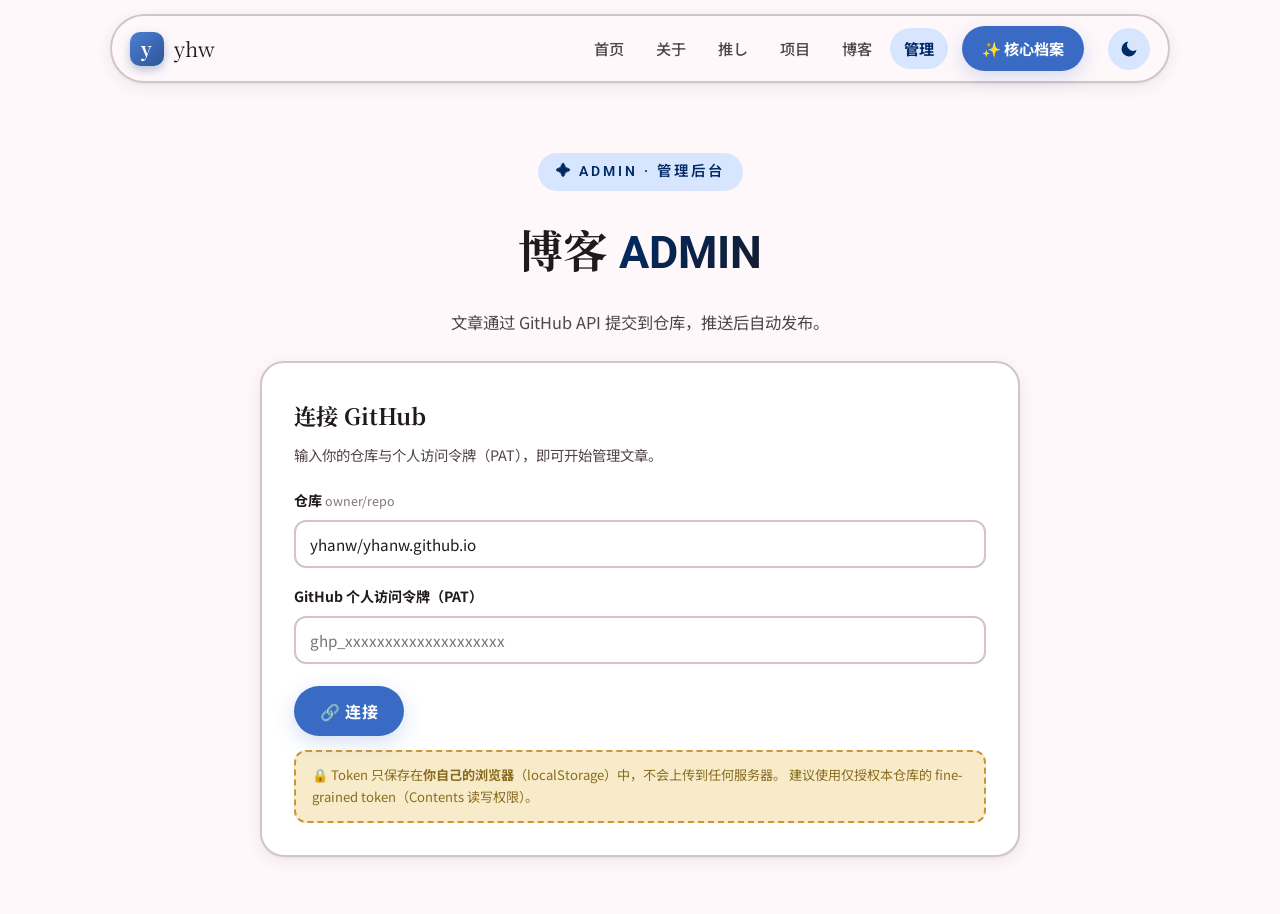
==== admin/index.html @ 65e2e08b "feat: 404 页、阅读时间+目录、RSS、此刻状态卡、运行天数、giscus 评论区、主题色" ====
<!DOCTYPE html>
<html lang="zh-CN">
<head>
  <meta charset="UTF-8">
  <meta name="viewport" content="width=device-width, initial-scale=1.0">
  <title>管理后台 · yhw</title>
  <meta name="robots" content="noindex, nofollow">
  <link rel="icon" href="data:image/svg+xml,%3Csvg xmlns='http://www.w3.org/2000/svg' viewBox='0 0 64 64'%3E%3Crect width='64' height='64' rx='16' fill='%233A6BC4'/%3E%3Ctext x='32' y='45' font-size='38' font-weight='700' text-anchor='middle' fill='%23fff' font-family='Georgia,serif'%3Ey%3C/text%3E%3C/svg%3E">
  <link rel="preconnect" href="https://fonts.googleapis.com">
  <link rel="preconnect" href="https://fonts.gstatic.com" crossorigin>
  <link href="https://fonts.googleapis.com/css2?family=Noto+Sans+SC:wght@400;500;700&family=Noto+Serif+SC:wght@600;700;900&family=Roboto:wght@400;500;700&display=swap" rel="stylesheet">
  <script>try{var t=localStorage.getItem('theme');if(!t)t=matchMedia('(prefers-color-scheme: dark)').matches?'dark':'light';if(t==='dark')document.documentElement.classList.add('dark');}catch(e){}</script>
  <meta name="theme-color" content="#FFF8FA">
  <link rel="stylesheet" href="../css/style.css">
</head>
<body>
  <a class="skip-link" href="#main">跳到主要内容</a>

  <!-- ============ 导航 ============ -->
  <header class="nav">
    <div class="nav-inner">
      <a class="nav-brand" href="../index.html#home" aria-label="返回 yhw 首页">
        <span class="brand-mark" aria-hidden="true">y</span>
        <span>yhw</span>
      </a>
      <nav class="nav-links" aria-label="主导航">
        <a href="../index.html#home">首页</a>
        <a href="../index.html#about">关于</a>
        <a href="../index.html#oshi">推し</a>
        <a href="../index.html#projects">项目</a>
        <a href="../blog/index.html">博客</a>
        <a class="is-active" href="index.html">管理</a>
        <a class="nav-cta" href="../aboutme/Core/CoreData.html">✨ 核心档案</a>
      </nav>
      <button class="theme-toggle" id="theme-toggle" aria-label="切换明暗模式" title="切换明暗模式">
        <svg class="icon-moon" viewBox="0 0 24 24" fill="currentColor" aria-hidden="true"><path d="M21 12.8A9 9 0 1 1 11.2 3a7 7 0 0 0 9.8 9.8z"/></svg>
        <svg class="icon-sun" viewBox="0 0 24 24" fill="currentColor" aria-hidden="true"><circle cx="12" cy="12" r="4.2"/><path d="M12 2v2.2M12 19.8V22M4.9 4.9l1.6 1.6M17.5 17.5l1.6 1.6M2 12h2.2M19.8 12H22M4.9 19.1l1.6-1.6M17.5 6.5l1.6-1.6"/></svg>
      </button>
      <button class="nav-burger" aria-label="打开菜单" aria-expanded="false">
        <span></span><span></span><span></span>
      </button>
    </div>
  </header>

  <main id="main">
    <div class="container">
      <div class="page-hero" style="padding-bottom:24px">
        <span class="eyebrow">✦ Admin · 管理后台</span>
        <h1 class="page-title" style="font-size:clamp(2rem,5vw,2.8rem)">博客 <span class="grad font-latin">ADMIN</span></h1>
        <p class="page-sub">文章通过 GitHub API 提交到仓库，推送后自动发布。</p>
      </div>

      <div class="admin-wrap">
        <!-- ============ 登录 ============ -->
        <section class="admin-card" id="view-login">
          <h2>连接 GitHub</h2>
          <p class="sub">输入你的仓库与个人访问令牌（PAT），即可开始管理文章。</p>
          <div class="admin-error" id="login-error"></div>
          <div class="field">
            <label for="f-repo">仓库 <span class="hint">owner/repo</span></label>
            <input class="input" id="f-repo" placeholder="yhanw/yhanw.github.io" autocomplete="off">
          </div>
          <div class="field">
            <label for="f-token">GitHub 个人访问令牌（PAT）</label>
            <input class="input" id="f-token" type="password" placeholder="ghp_xxxxxxxxxxxxxxxxxxxx" autocomplete="off">
          </div>
          <div class="admin-actions">
            <button class="btn btn-primary" id="btn-connect">🔗 连接</button>
          </div>
          <div class="token-note">
            🔒 Token 只保存在<strong>你自己的浏览器</strong>（localStorage）中，不会上传到任何服务器。
            建议使用仅授权本仓库的 fine-grained token（Contents 读写权限）。
          </div>
        </section>

        <!-- ============ 文章列表 ============ -->
        <section class="admin-card" id="view-main" style="display:none">
          <div style="display:flex;justify-content:space-between;align-items:center;flex-wrap:wrap;gap:10px">
            <div>
              <h2>文章管理</h2>
              <p class="sub" id="repo-label" style="margin-bottom:0"></p>
            </div>
            <div class="admin-actions" style="margin-top:0">
              <button class="btn btn-primary" id="btn-new">✍️ 写新文章</button>
              <button class="btn btn-ghost" id="btn-logout">退出</button>
            </div>
          </div>
          <div class="admin-error" id="main-error"></div>
          <div class="admin-list" id="post-list">
            <div class="admin-loading">加载中…</div>
          </div>
        </section>

        <!-- ============ 编辑器 ============ -->
        <section class="admin-card" id="view-editor" style="display:none">
          <h2 id="editor-title">写新文章</h2>
          <p class="sub">正文支持 Markdown：标题、列表、引用、代码块、链接、图片等。</p>
          <div class="admin-error" id="edit-error"></div>
          <input type="hidden" id="f-orig-id">

          <div class="field-row">
            <div class="field">
              <label for="f-id">文章 ID（slug）<span class="hint">小写字母/数字/连字符</span></label>
              <input class="input" id="f-id" placeholder="my-first-post" autocomplete="off">
            </div>
            <div class="field">
              <label for="f-category">分类</label>
              <input class="input" id="f-category" placeholder="随笔 / 折腾 / 音游" autocomplete="off">
            </div>
          </div>

          <div class="field">
            <label for="f-title">标题</label>
            <input class="input" id="f-title" placeholder="文章的标题" autocomplete="off">
          </div>

          <div class="field-row">
            <div class="field">
              <label for="f-date">日期</label>
              <input class="input" id="f-date" type="date">
            </div>
            <div class="field">
              <label for="f-tags">标签 <span class="hint">用逗号分隔</span></label>
              <input class="input" id="f-tags" placeholder="博客, 日常" autocomplete="off">
            </div>
          </div>

          <div class="field">
            <label for="f-summary">摘要</label>
            <textarea class="textarea" id="f-summary" placeholder="列表页展示的一句话简介"></textarea>
          </div>

          <div class="field">
            <label for="f-body">正文（Markdown）</label>
            <textarea class="textarea textarea-lg" id="f-body" placeholder="# 标题&#10;&#10;正文内容…"></textarea>
          </div>

          <label class="check-row" style="margin-bottom:6px">
            <input type="checkbox" id="f-draft">
            存为草稿（不在博客页面展示）
          </label>

          <div class="editor-preview" id="preview"></div>

          <div class="admin-actions">
            <button class="btn btn-primary" id="btn-save">💾 保存并发布</button>
            <button class="btn btn-ghost" id="btn-preview">👁️ 预览</button>
            <button class="btn btn-ghost" id="btn-back">← 返回列表</button>
          </div>
        </section>
      </div>
    </div>
  </main>

  <div class="toast" id="toast" role="status"></div>

  <script src="../js/main.js"></script>
  <script src="../blog/blog.js"></script>
  <script src="admin.js"></script>
</body>
</html>
---- css/style.css ----
/* ============================================================
   yhanw · 个人主页 — 样式
   ============================================================ */

/* ---------- 设计 token（Material Design 3 · Mizuki 粉紫风） ---------- */
:root {
  color-scheme: light;

  /* M3 色板（亮色） */
  --cream: #FFF8FA;          /* surface */
  --card: #FFFFFF;           /* surface-container-lowest（卡片） */
  --card-2: #F7EDF2;         /* surface-container（面板衬底） */
  --pink: #3A6BC4;           /* primary（蓝） */
  --on-primary: #FFFFFF;
  --pink-deep: #002B66;      /* on-primary-container */
  --pink-soft: #D8E5FF;      /* primary-container */
  --lilac: #5A6072;          /* secondary */
  --lilac-deep: #141C2C;     /* on-secondary-container */
  --lilac-soft: #DFE4F9;     /* secondary-container */
  --mint: #4C9A83;
  --mint-deep: #2E6B59;
  --mint-soft: #D5F0E6;
  --lemon: #C9973A;
  --lemon-deep: #8A641C;
  --lemon-soft: #F7EBC9;
  --sky: #5F8FC9;
  --sky-deep: #3A6294;
  --sky-soft: #DCECFB;
  --ink: #201A1E;            /* on-surface */
  --ink-soft: #51444D;       /* on-surface-variant */
  --ink-faint: #83747D;      /* outline */
  --line: #D5C3CC;           /* outline-variant */

  /* 表面辅助 */
  --nav-bg: rgba(255, 248, 250, 0.85);
  --card-shine: rgba(255, 255, 255, 0.9);
  --bar-bg: #F1E4EC;
  --dots: rgba(58, 107, 196, 0.08);
  --stage-shadow: var(--stage-shadow);

  /* 字体（Mizuki：思源宋体标题 + 思源黑体正文） */
  --font-display: 'Noto Serif SC', 'Source Han Serif SC', 'Songti SC', serif;
  --font-body: 'Noto Sans SC', 'PingFang SC', 'Microsoft YaHei', sans-serif;
  --font-latin: 'Roboto', 'Noto Sans SC', sans-serif;

  /* M3 形状与阴影 */
  --r-lg: 24px;
  --r-md: 16px;
  --r-sm: 12px;
  --shadow-soft: 0 1px 2px rgba(32, 26, 30, 0.05), 0 4px 16px rgba(32, 26, 30, 0.08);
  --shadow-pink: 0 6px 20px rgba(58, 107, 196, 0.22);
  --shadow-mint: 0 6px 20px rgba(76, 154, 131, 0.20);
  --shadow-lilac: 0 6px 20px rgba(90, 96, 114, 0.20);

  --nav-h: 68px;
  --container: 1100px;
}

/* 深色模式（Material You 夜间色板） */
html.dark {
  color-scheme: dark;

  --cream: #171216;
  --card: #221C20;
  --card-2: #2A2226;
  --pink: #A9C7FF;
  --on-primary: #002E66;
  --pink-deep: #D8E5FF;
  --pink-soft: #2E4F92;
  --lilac: #C1C8DE;
  --lilac-deep: #DFE4F9;
  --lilac-soft: #3A4256;
  --mint: #8FD3BC;
  --mint-deep: #D5F0E6;
  --mint-soft: #2F5245;
  --lemon: #E3C26B;
  --lemon-deep: #F7EBC9;
  --lemon-soft: #4A3F1E;
  --sky: #9CC7F0;
  --sky-deep: #DCECFB;
  --sky-soft: #33465E;
  --ink: #F0E1E6;
  --ink-soft: #D4C1C9;
  --ink-faint: #9E8C95;
  --line: #51434B;

  --nav-bg: rgba(34, 28, 32, 0.85);
  --card-shine: rgba(255, 255, 255, 0.04);
  --bar-bg: #3A3138;
  --dots: rgba(169, 199, 255, 0.07);
  --stage-shadow: rgba(0, 0, 0, 0.5);

  --shadow-soft: 0 1px 2px rgba(0, 0, 0, 0.35), 0 6px 20px rgba(0, 0, 0, 0.4);
  --shadow-pink: 0 6px 20px rgba(0, 0, 0, 0.45);
  --shadow-mint: 0 6px 20px rgba(0, 0, 0, 0.45);
  --shadow-lilac: 0 6px 20px rgba(0, 0, 0, 0.45);
}

/* ---------- 基础 ---------- */
* { margin: 0; padding: 0; box-sizing: border-box; }

html { scroll-behavior: smooth; scroll-padding-top: calc(var(--nav-h) + 16px); }

body {
  font-family: var(--font-body);
  color: var(--ink);
  background: var(--cream);
  min-height: 100vh;
  overflow-x: hidden;
  line-height: 1.8;
  transition: color .3s ease;
}

img, svg { display: block; max-width: 100%; }
a { color: inherit; text-decoration: none; }
ul { list-style: none; }

::selection { background: var(--pink); color: var(--on-primary); }

:focus-visible {
  outline: 3px dashed var(--pink-deep);
  outline-offset: 3px;
  border-radius: 6px;
}

.skip-link {
  position: absolute;
  left: -999px;
  top: 8px;
  background: var(--ink);
  color: var(--cream);
  padding: 8px 16px;
  border-radius: 999px;
  z-index: 999;
}
.skip-link:focus { left: 8px; }

.container {
  width: min(var(--container), 92vw);
  margin-inline: auto;
  position: relative;
  z-index: 1;
}

/* ---------- 字体类 ---------- */
.font-display { font-family: var(--font-display); }
.font-latin { font-family: var(--font-latin); }

/* ---------- 导航 ---------- */
.nav {
  position: sticky;
  top: 14px;
  z-index: 100;
  margin-top: 14px;
}
.nav-inner {
  width: min(1060px, 94vw);
  margin-inline: auto;
  display: flex;
  align-items: center;
  gap: 18px;
  padding: 10px 18px;
  background: var(--nav-bg);
  backdrop-filter: blur(14px);
  -webkit-backdrop-filter: blur(14px);
  border: 2px solid var(--line);
  border-radius: 999px;
  box-shadow: var(--shadow-soft);
  transition: box-shadow .3s ease;
}
.nav.is-scrolled .nav-inner { box-shadow: 0 14px 34px var(--stage-shadow); }

.nav-brand {
  display: flex;
  align-items: center;
  gap: 10px;
  font-family: var(--font-display);
  font-size: 1.25rem;
  color: var(--ink);
  letter-spacing: 0.5px;
}
.nav-brand .mascot { width: 34px; height: 34px; }

/* 品牌 y 字标 */
.brand-mark {
  width: 34px;
  height: 34px;
  border-radius: 10px;
  background: linear-gradient(135deg, #4C7FD4, #2E5596);
  color: #fff;
  font-family: var(--font-display);
  font-size: 1.15rem;
  font-weight: 700;
  display: flex;
  align-items: center;
  justify-content: center;
  flex-shrink: 0;
  box-shadow: 0 4px 10px rgba(46, 85, 150, 0.35);
}

.nav-links {
  display: flex;
  align-items: center;
  gap: 4px;
  margin-left: auto;
}
.nav-links a {
  padding: 7px 14px;
  border-radius: 999px;
  font-size: 0.95rem;
  font-weight: 500;
  color: var(--ink-soft);
  transition: all .25s ease;
}
.nav-links a:hover { color: var(--pink-deep); background: var(--pink-soft); transform: translateY(-1px); }
.nav-links a.is-active { color: var(--pink-deep); background: var(--pink-soft); font-weight: 700; }

.nav-cta {
  margin-left: 10px;
  padding: 9px 20px !important;
  background: var(--pink) !important;
  color: var(--on-primary) !important;
  font-weight: 700 !important;
  box-shadow: var(--shadow-pink);
}
.nav-cta:hover { transform: translateY(-2px) scale(1.03) !important; color: var(--on-primary) !important; }

.nav-burger {
  display: none;
  margin-left: auto;
  width: 42px;
  height: 42px;
  border: none;
  border-radius: 50%;
  background: var(--pink-soft);
  cursor: pointer;
  position: relative;
}
.nav-burger span {
  position: absolute;
  left: 11px;
  right: 11px;
  height: 3px;
  border-radius: 3px;
  background: var(--pink-deep);
  transition: all .3s ease;
}
.nav-burger span:nth-child(1) { top: 13px; }
.nav-burger span:nth-child(2) { top: 20px; }
.nav-burger span:nth-child(3) { top: 27px; }
.nav-burger.is-open span:nth-child(1) { top: 20px; transform: rotate(45deg); }
.nav-burger.is-open span:nth-child(2) { opacity: 0; }
.nav-burger.is-open span:nth-child(3) { top: 20px; transform: rotate(-45deg); }

/* 明暗主题切换（M3 图标按钮） */
.theme-toggle {
  margin-left: 6px;
  width: 42px;
  height: 42px;
  border: none;
  border-radius: 50%;
  background: var(--pink-soft);
  color: var(--pink-deep);
  cursor: pointer;
  display: flex;
  align-items: center;
  justify-content: center;
  flex-shrink: 0;
  transition: transform .25s ease, background .25s ease;
}
.theme-toggle:hover { transform: rotate(20deg) scale(1.06); }
.theme-toggle svg { width: 20px; height: 20px; }
.theme-toggle .icon-sun { display: none; }
html.dark .theme-toggle .icon-moon { display: none; }
html.dark .theme-toggle .icon-sun { display: block; }

@media (max-width: 860px) {
  .nav-links {
    position: fixed;
    inset: 90px 4vw auto 4vw;
    flex-direction: column;
    align-items: stretch;
    gap: 8px;
    background: var(--nav-bg);
    border: 2px solid var(--line);
    border-radius: var(--r-lg);
    padding: 16px;
    box-shadow: var(--shadow-soft);
    transform: translateY(-16px) scale(0.98);
    opacity: 0;
    pointer-events: none;
    transition: all .3s ease;
  }
  .nav-links.is-open {
    transform: none;
    opacity: 1;
    pointer-events: auto;
  }
  .nav-links a { padding: 12px 16px; text-align: center; }
  .nav-cta { margin-left: 0; }
  .nav-burger { display: block; }
}

/* ---------- 通用按钮 ---------- */
.btn {
  display: inline-flex;
  align-items: center;
  gap: 8px;
  padding: 13px 26px;
  border-radius: 999px;
  border: none;
  cursor: pointer;
  font-family: var(--font-body);
  font-size: 1rem;
  font-weight: 700;
  letter-spacing: 0.5px;
  transition: transform .25s ease, box-shadow .25s ease;
}
.btn:active { transform: scale(0.96); }
.btn-primary {
  background: var(--pink);
  color: var(--on-primary);
  box-shadow: var(--shadow-pink);
}
.btn-primary:hover { transform: translateY(-3px) scale(1.02); box-shadow: 0 18px 40px rgba(255, 123, 169, 0.4); }
.btn-ghost {
  background: var(--card);
  color: var(--ink);
  border: 2px solid var(--line);
  box-shadow: var(--shadow-soft);
}
.btn-ghost:hover { transform: translateY(-3px); border-color: var(--pink); color: var(--pink-deep); }

/* ---------- 区块标题 ---------- */
.section-head { text-align: center; margin-bottom: 52px; }
.eyebrow {
  display: inline-flex;
  align-items: center;
  gap: 8px;
  font-family: var(--font-latin);
  font-size: 0.9rem;
  font-weight: 600;
  letter-spacing: 3px;
  color: var(--pink-deep);
  background: var(--pink-soft);
  padding: 6px 18px;
  border-radius: 999px;
  text-transform: uppercase;
}
.section-title {
  font-family: var(--font-display);
  font-size: clamp(1.9rem, 4vw, 2.6rem);
  color: var(--ink);
  margin-top: 16px;
  position: relative;
  display: inline-block;
}
/* 手绘波浪下划线 */
.section-title svg {
  position: absolute;
  left: 0;
  right: 0;
  bottom: -10px;
  width: 100%;
  height: 12px;
}
.section-sub { color: var(--ink-soft); margin-top: 22px; font-size: 1rem; }

/* ---------- Hero ---------- */
.hero {
  min-height: calc(100vh - var(--nav-h) - 60px);
  display: flex;
  align-items: center;
  padding: 70px 0 40px;
  position: relative;
}
.hero-grid { text-align: center; }
.hero-eyebrow {
  display: inline-flex;
  align-items: center;
  gap: 10px;
  font-family: var(--font-latin);
  color: var(--lilac-deep);
  background: var(--lilac-soft);
  border-radius: 999px;
  padding: 7px 18px;
  font-size: 0.95rem;
  font-weight: 600;
  letter-spacing: 2px;
  animation: pop-in .7s cubic-bezier(.2, 1.4, .4, 1) both;
}
.hero-title {
  font-family: var(--font-display);
  font-size: clamp(2.6rem, 6vw, 4.2rem);
  line-height: 1.25;
  color: var(--ink);
  margin: 22px 0 6px;
  animation: pop-in .7s .1s cubic-bezier(.2, 1.4, .4, 1) both;
}
.hero-title .grad {
  background: linear-gradient(120deg, var(--pink-deep), var(--lilac-deep));
  -webkit-background-clip: text;
  background-clip: text;
  color: transparent;
  position: relative;
}
.hero-title .grad::after {
  content: "";
  position: absolute;
  left: 2px;
  right: 2px;
  bottom: 4px;
  height: 10px;
  background: url("data:image/svg+xml,%3Csvg xmlns='http://www.w3.org/2000/svg' viewBox='0 0 120 12' preserveAspectRatio='none'%3E%3Cpath d='M3 9 Q 18 2 33 9 T 63 9 T 93 9 T 120 7' fill='none' stroke='%23FFC94D' stroke-width='5' stroke-linecap='round'/%3E%3C/svg%3E") no-repeat center / 100% 100%;
  z-index: -1;
}
.hero-rotate {
  font-family: var(--font-display);
  font-size: clamp(1.15rem, 2.4vw, 1.5rem);
  color: var(--pink-deep);
  min-height: 2.2em;
  margin-top: 8px;
}
.hero-rotate .jp { color: var(--ink-faint); font-size: 0.85em; margin-left: 6px; font-family: var(--font-body); }
.hero-desc { color: var(--ink-soft); margin: 14px auto 30px; max-width: 480px; font-size: 1.02rem; }
.hero-actions { display: flex; flex-wrap: wrap; justify-content: center; gap: 14px; animation: pop-in .7s .25s cubic-bezier(.2, 1.4, .4, 1) both; }
.hero-chips { display: flex; flex-wrap: wrap; justify-content: center; gap: 10px; margin-top: 28px; animation: pop-in .7s .35s cubic-bezier(.2, 1.4, .4, 1) both; }

.chip {
  display: inline-flex;
  align-items: center;
  gap: 6px;
  padding: 7px 16px;
  border-radius: 999px;
  font-size: 0.9rem;
  font-weight: 600;
  background: var(--card);
  border: 2px solid var(--line);
  box-shadow: var(--shadow-soft);
}
.chip-pink { background: var(--pink-soft); border-color: var(--pink); }
.chip-mint { background: var(--mint-soft); border-color: var(--mint); }
.chip-lilac { background: var(--lilac-soft); border-color: var(--lilac); }
.chip-lemon { background: var(--lemon-soft); border-color: var(--lemon); }
.chip-sky { background: var(--sky-soft); border-color: var(--sky); }

/* Hero 右侧：吉祥物舞台 */
.hero-stage { position: relative; display: flex; justify-content: center; animation: pop-in .8s .2s cubic-bezier(.2, 1.4, .4, 1) both; }
.hero-stage::before {
  content: "";
  position: absolute;
  bottom: 6%;
  left: 50%;
  transform: translateX(-50%);
  width: 68%;
  height: 26px;
  background: radial-gradient(ellipse at center, var(--stage-shadow), transparent 70%);
  border-radius: 50%;
  animation: shadow-pulse 3.2s ease-in-out infinite;
}
.mascot-hero { width: clamp(210px, 24vw, 300px); height: auto; animation: float 4.5s ease-in-out infinite; }
.mascot-hero .m-face, .mascot .m-eyes { transform-box: fill-box; transform-origin: center; }
.mascot.is-blinking .m-eyes { animation: blink .16s linear 1; }

.stage-spark { position: absolute; width: 26px; height: 26px; color: var(--pink); animation: twinkle 2.6s ease-in-out infinite; }
.stage-spark.s1 { top: 6%; left: 6%; color: var(--lemon); }
.stage-spark.s2 { top: 16%; right: 4%; color: var(--mint); animation-delay: .5s; }
.stage-spark.s3 { bottom: 18%; left: 0; color: var(--lilac); animation-delay: 1s; }
.stage-spark.s4 { bottom: 4%; right: 14%; color: var(--sky); animation-delay: 1.5s; }

.stage-badge {
  position: absolute;
  top: 4%;
  right: -2%;
  background: var(--card);
  border: 2px dashed var(--pink);
  color: var(--pink-deep);
  font-family: var(--font-display);
  font-size: 1.05rem;
  padding: 10px 18px;
  border-radius: 20px;
  transform: rotate(8deg);
  box-shadow: var(--shadow-pink);
  animation: pop-in .7s .6s cubic-bezier(.2, 1.4, .4, 1) both;
}
.stage-badge small { display: block; font-family: var(--font-latin); font-size: 0.62rem; letter-spacing: 2px; color: var(--ink-faint); text-align: center; }

.hero-scroll {
  position: absolute;
  bottom: 18px;
  left: 50%;
  transform: translateX(-50%);
  display: flex;
  flex-direction: column;
  align-items: center;
  gap: 6px;
  color: var(--ink-faint);
  font-family: var(--font-latin);
  font-size: 0.75rem;
  letter-spacing: 3px;
}
.hero-scroll .mouse {
  width: 24px;
  height: 38px;
  border: 2px solid var(--ink-faint);
  border-radius: 14px;
  position: relative;
}
.hero-scroll .mouse::after {
  content: "";
  position: absolute;
  top: 7px;
  left: 50%;
  transform: translateX(-50%);
  width: 4px;
  height: 8px;
  border-radius: 4px;
  background: var(--pink);
  animation: scroll-dot 1.8s ease-in-out infinite;
}

/* ---------- 跑马灯 ---------- */
.marquee {
  padding: 18px 0;
  border-top: 2px dashed var(--line);
  border-bottom: 2px dashed var(--line);
  background: rgba(255, 255, 255, 0.55);
  overflow: hidden;
  position: relative;
  z-index: 1;
}
.marquee-track {
  display: flex;
  gap: 0;
  width: max-content;
  animation: marquee 26s linear infinite;
}
.marquee:hover .marquee-track { animation-play-state: paused; }
.marquee-group { display: flex; align-items: center; gap: 14px; padding-right: 14px; }
.marquee-item {
  display: inline-flex;
  align-items: center;
  gap: 8px;
  font-family: var(--font-latin);
  font-weight: 600;
  font-size: 1.02rem;
  color: var(--ink-soft);
  padding: 8px 20px;
  border-radius: 999px;
  background: var(--card);
  border: 2px solid var(--line);
  white-space: nowrap;
}
.marquee-item .dot { display: inline-block; width: 8px; height: 8px; border-radius: 50%; }

/* ---------- 面板区块 ---------- */
.panel {
  background: var(--card);
  border: 2px solid var(--line);
  border-radius: var(--r-lg);
  box-shadow: var(--shadow-soft);
  padding: clamp(28px, 4.5vw, 56px);
  position: relative;
}
.panel::before {
  content: "";
  position: absolute;
  inset: 0;
  border-radius: var(--r-lg);
  pointer-events: none;
  background: linear-gradient(140deg, var(--card-shine), transparent);
}
.panel-pink { background: linear-gradient(150deg, var(--card), var(--pink-soft)); border-color: var(--pink-soft); }
.panel-lilac { background: linear-gradient(150deg, var(--card), var(--lilac-soft)); border-color: var(--lilac-soft); }
.panel-mint { background: linear-gradient(150deg, var(--card), var(--mint-soft)); border-color: var(--mint-soft); }
.panel-lemon { background: linear-gradient(150deg, var(--card), var(--lemon-soft)); border-color: var(--lemon-soft); }

.section-block { padding: 90px 0; position: relative; z-index: 1; }

/* 装饰小星星（区块角落） */
.corner-star { position: absolute; color: var(--pink); opacity: .55; animation: twinkle 3s ease-in-out infinite; }

/* ---------- 关于我 ---------- */
.about-grid { display: grid; grid-template-columns: 300px 1fr; gap: 40px; align-items: start; position: relative; z-index: 1; }
.about-avatar { text-align: center; }
.avatar-y {
  width: 120px;
  height: 120px;
  margin: 0 auto 14px;
  border-radius: 50%;
  background: linear-gradient(135deg, #4C7FD4, #2E5596);
  color: #fff;
  font-family: var(--font-display);
  font-size: 4rem;
  font-weight: 700;
  display: flex;
  align-items: center;
  justify-content: center;
  box-shadow: 0 10px 26px rgba(46, 85, 150, 0.35);
}
.about-name { font-family: var(--font-display); font-size: 1.6rem; margin-top: 14px; }
.about-tagline { color: var(--ink-soft); font-size: 0.95rem; margin-top: 4px; }
.about-social { display: flex; justify-content: center; gap: 10px; margin-top: 16px; }
.social-btn {
  width: 44px;
  height: 44px;
  border-radius: 50%;
  display: inline-flex;
  align-items: center;
  justify-content: center;
  background: var(--card);
  border: 2px solid var(--line);
  color: var(--ink-soft);
  transition: all .25s ease;
}
.social-btn:hover { transform: translateY(-4px) rotate(-6deg); color: var(--on-primary); }
.social-btn.gh { background: linear-gradient(135deg, var(--ink), #6d5b8a); border-color: transparent; color: var(--on-primary); }
.social-btn.mail { background: linear-gradient(135deg, var(--pink), var(--lilac)); border-color: transparent; color: var(--on-primary); }
.social-btn.bl { background: linear-gradient(135deg, var(--sky), var(--mint)); border-color: transparent; color: var(--on-primary); }
.social-btn.st { background: linear-gradient(135deg, #2A475E, #171A21); border-color: transparent; color: #fff; }

.about-body h3 {
  font-family: var(--font-display);
  font-size: 1.35rem;
  margin-bottom: 14px;
}
.about-body p { color: var(--ink-soft); margin-bottom: 14px; font-size: 1rem; }
.about-label { font-size: 0.82rem; font-weight: 700; color: var(--ink-faint); margin: 18px 0 10px; letter-spacing: 1px; }
.about-facts a.chip { transition: transform .2s ease, box-shadow .2s ease; }
.about-facts a.chip:hover { transform: translateY(-2px); box-shadow: var(--shadow-soft); }

/* GitHub 贡献图 */
.gh-chart { margin-top: 28px; position: relative; z-index: 1; }
.gh-chart img {
  width: 100%;
  border-radius: var(--r-md);
  border: 2px solid var(--line);
  background: #fff;
  padding: 10px;
  box-shadow: var(--shadow-soft);
}
.gh-chart .about-label { margin-top: 0; }

/* 博客搜索框 */
.blog-search { max-width: 420px; margin: 0 auto 20px; position: relative; z-index: 1; }
.blog-search .input { border-radius: 999px; padding: 12px 22px; }
.about-body .hl { color: var(--pink-deep); font-weight: 700; }
.about-facts { display: flex; flex-wrap: wrap; gap: 10px; margin-top: 22px; }
.about-stats {
  display: grid;
  grid-template-columns: repeat(3, 1fr);
  gap: 14px;
  margin-top: 30px;
  position: relative;
  z-index: 1;
}
.stat-card {
  background: var(--card);
  border: 2px solid var(--line);
  border-radius: var(--r-md);
  padding: 18px 10px;
  text-align: center;
  transition: transform .3s ease, box-shadow .3s ease;
}
.stat-card:hover { transform: translateY(-5px) rotate(-1deg); box-shadow: var(--shadow-pink); }
.stat-num {
  font-family: var(--font-latin);
  font-size: 2.1rem;
  font-weight: 700;
  background: linear-gradient(120deg, var(--pink-deep), var(--lilac-deep));
  -webkit-background-clip: text;
  background-clip: text;
  color: transparent;
  line-height: 1.2;
}
.stat-label { font-size: 0.85rem; color: var(--ink-soft); margin-top: 4px; }

/* ---------- 技能 ---------- */
.skills-grid { display: grid; grid-template-columns: repeat(2, 1fr); gap: 22px; position: relative; z-index: 1; }
.skill-card {
  background: var(--card);
  border: 2px solid var(--line);
  border-radius: var(--r-lg);
  padding: 28px 26px;
  transition: transform .3s ease, box-shadow .3s ease;
}
.skill-card:hover { transform: translateY(-6px); box-shadow: var(--shadow-soft); }
.skill-card.ic-pink:hover { box-shadow: var(--shadow-pink); }
.skill-card.ic-lilac:hover { box-shadow: var(--shadow-lilac); }
.skill-card.ic-mint:hover { box-shadow: var(--shadow-mint); }
.skill-card.ic-lemon:hover { box-shadow: 0 14px 34px rgba(255, 201, 77, 0.28); }
.skill-icon {
  width: 54px;
  height: 54px;
  border-radius: 18px;
  display: flex;
  align-items: center;
  justify-content: center;
  font-size: 1.6rem;
  margin-bottom: 16px;
}
.ic-pink .skill-icon { background: var(--pink-soft); }
.ic-lilac .skill-icon { background: var(--lilac-soft); }
.ic-mint .skill-icon { background: var(--mint-soft); }
.ic-lemon .skill-icon { background: var(--lemon-soft); }
.skill-card h3 { font-family: var(--font-display); font-size: 1.2rem; margin-bottom: 4px; }
.skill-card > p { color: var(--ink-soft); font-size: 0.9rem; margin-bottom: 18px; }

.skill-bar-row { margin-top: 14px; }
.skill-bar-top { display: flex; justify-content: space-between; font-size: 0.88rem; font-weight: 700; margin-bottom: 6px; }
.skill-bar-top .pct { font-family: var(--font-latin); color: var(--ink-faint); }
.skill-bar {
  height: 10px;
  border-radius: 999px;
  background: var(--bar-bg);
  overflow: hidden;
}
.skill-bar-fill {
  height: 100%;
  width: 0;
  border-radius: 999px;
  background: linear-gradient(90deg, var(--pink), var(--lilac));
  transition: width 1.1s cubic-bezier(.25, .8, .3, 1) .15s;
}
.skill-card.ic-mint .skill-bar-fill { background: linear-gradient(90deg, var(--mint), var(--sky)); }
.skill-card.ic-lilac .skill-bar-fill { background: linear-gradient(90deg, var(--lilac), var(--pink)); }
.skill-card.ic-lemon .skill-bar-fill { background: linear-gradient(90deg, var(--lemon), var(--pink)); }

/* ---------- 项目 ---------- */
.projects-grid { display: grid; grid-template-columns: repeat(2, 1fr); gap: 24px; position: relative; z-index: 1; }
.project-card {
  background: var(--card);
  border: 2px solid var(--line);
  border-radius: var(--r-lg);
  overflow: hidden;
  display: flex;
  flex-direction: column;
  transition: transform .3s ease, box-shadow .3s ease;
}
.project-card:hover { transform: translateY(-6px) rotate(-0.5deg); box-shadow: var(--shadow-soft); }
.project-cover {
  height: 120px;
  display: flex;
  align-items: center;
  justify-content: center;
  font-size: 2.6rem;
  position: relative;
  overflow: hidden;
}
.project-cover::after {
  content: "";
  position: absolute;
  inset: 0;
  background: radial-gradient(300px 90px at 80% 20%, rgba(255,255,255,.5), transparent 70%);
}
.pc-pink { background: linear-gradient(120deg, #FFD3E3, #FFA9C6); }
.pc-lilac { background: linear-gradient(120deg, #E3DAFF, #BFA9FB); }
.pc-mint { background: linear-gradient(120deg, #CFF7E7, #8FE8C4); }
.pc-lemon { background: linear-gradient(120deg, #FFF0C2, #FFD98A); }
.project-body { padding: 22px 24px 24px; display: flex; flex-direction: column; flex: 1; }
.project-body h3 { font-family: var(--font-display); font-size: 1.2rem; }
.project-body .proj-tag { font-size: 0.8rem; color: var(--lilac-deep); font-weight: 700; margin: 2px 0 8px; }
.project-body p { color: var(--ink-soft); font-size: 0.93rem; flex: 1; }
.project-tags { display: flex; flex-wrap: wrap; gap: 8px; margin: 16px 0 4px; }
.project-tags span {
  font-size: 0.78rem;
  padding: 4px 12px;
  border-radius: 999px;
  background: var(--lilac-soft);
  color: var(--lilac-deep);
  font-weight: 600;
}
.project-links { display: flex; gap: 16px; margin-top: 14px; }
.project-links a { font-size: 0.9rem; font-weight: 700; color: var(--pink-deep); display: inline-flex; align-items: center; gap: 5px; }
.project-links a:hover { text-decoration: underline; text-underline-offset: 4px; }

.projects-more { text-align: center; margin-top: 34px; position: relative; z-index: 1; }
.lang-dot { display: inline-block; width: 10px; height: 10px; border-radius: 50%; margin-right: 6px; vertical-align: 1px; }
.project-body h3 a:hover { color: var(--pink-deep); }

/* ---------- 友链 ---------- */
.friends-grid { display: grid; grid-template-columns: repeat(3, 1fr); gap: 18px; position: relative; z-index: 1; }
.friend-card {
  background: var(--card);
  border: 2px solid var(--line);
  border-radius: var(--r-lg);
  padding: 20px 22px;
  display: flex;
  gap: 14px;
  align-items: center;
  transition: transform .25s ease, border-color .25s ease, box-shadow .25s ease;
}
.friend-card:hover { transform: translateY(-4px); border-color: var(--pink); box-shadow: var(--shadow-pink); }
.friend-avatar {
  width: 52px;
  height: 52px;
  border-radius: 50%;
  background: linear-gradient(135deg, var(--pink-soft), var(--lilac-soft));
  display: flex;
  align-items: center;
  justify-content: center;
  font-size: 1.5rem;
  flex-shrink: 0;
}
.friend-card b { font-size: 1rem; display: block; }
.friend-card p { font-size: 0.82rem; color: var(--ink-soft); margin-top: 2px; }

/* ---------- 推し（列表） ---------- */
.oshi-list {
  display: flex;
  flex-direction: column;
  background: var(--card);
  border: 2px solid var(--line);
  border-radius: var(--r-lg);
  padding: 8px 26px;
  box-shadow: var(--shadow-soft);
  position: relative;
  z-index: 1;
}
.oshi-row {
  display: flex;
  align-items: center;
  gap: 18px;
  padding: 14px 8px;
  border-bottom: 1.5px dashed var(--line);
  position: relative;
  transition: background .25s ease, border-radius .25s ease;
}
.oshi-row:last-child { border-bottom: none; }
.oshi-row:hover { background: linear-gradient(90deg, var(--pink-soft), transparent 70%); border-radius: var(--r-sm); }
.oshi-row .oshi-avatar {
  width: 52px;
  height: 52px;
  margin: 0;
  border-radius: 50%;
  display: flex;
  align-items: center;
  justify-content: center;
  font-size: 1.5rem;
  position: relative;
  flex-shrink: 0;
  box-shadow: 0 6px 16px var(--stage-shadow);
}
.oshi-row .oshi-avatar::after {
  content: "";
  position: absolute;
  inset: -5px;
  border-radius: 50%;
  border: 2px dashed rgba(255, 255, 255, 0.95);
}
.oa-minori { background: linear-gradient(135deg, #FFE3D1, #FFCCAA); border-color: #FFCCAA; }
.oa-shizuku { background: linear-gradient(135deg, #D8F7F0, #99EEDD); border-color: #99EEDD; }
.oa-tae { background: linear-gradient(135deg, #D3E9FF, #2E9BFF); border-color: #2E9BFF; }
.oa-sayo { background: linear-gradient(135deg, #E4D9F9, #8C5BE1); border-color: #8C5BE1; }
.oa-kokoro { background: linear-gradient(135deg, #FFE7CC, #FF8F2C); border-color: #FF8F2C; }
.oa-rokka { background: linear-gradient(135deg, #FFD9D9, #FF5555); border-color: #FF5555; }
.oshi-row .oshi-avatar { border: 3px solid transparent; }
.oshi-row .oshi-avatar img {
  position: absolute;
  inset: 0;
  width: 100%;
  height: 100%;
  border-radius: 50%;
  object-fit: cover;
  z-index: 1;
}
.oshi-info { flex: 1; min-width: 0; display: flex; align-items: center; flex-wrap: wrap; gap: 8px 14px; }
.oshi-name { font-family: var(--font-display); font-size: 1.15rem; }
.oshi-sub { font-family: var(--font-latin); font-size: 0.78rem; color: var(--ink-faint); letter-spacing: 0.5px; }
.oshi-row .oshi-tags { margin-left: auto; justify-content: flex-end; }
.oshi-tags { display: flex; flex-wrap: wrap; gap: 8px; }
.oshi-tags span { font-size: 0.78rem; padding: 4px 12px; border-radius: 999px; background: var(--pink-soft); color: var(--pink-deep); font-weight: 600; }
.oshi-tags span:nth-child(2) { background: var(--lilac-soft); color: var(--lilac-deep); }

/* 悬停萌娘百科气泡 */
.oshi-tip {
  position: absolute;
  left: 50%;
  bottom: calc(100% + 14px);
  transform: translate(-50%, 10px) scale(0.98);
  width: 270px;
  background: var(--card);
  border: 2px solid var(--pink-soft);
  border-radius: var(--r-md);
  box-shadow: var(--shadow-pink);
  padding: 14px 18px 16px;
  text-align: left;
  opacity: 0;
  visibility: hidden;
  transition: opacity .25s ease, transform .25s ease, visibility .25s;
  z-index: 30;
}
.oshi-tip::after {
  content: "";
  position: absolute;
  top: 100%;
  left: 50%;
  transform: translateX(-50%);
  border: 8px solid transparent;
  border-top-color: var(--pink-soft);
}
.oshi-row:hover .oshi-tip,
.oshi-row:focus-within .oshi-tip {
  opacity: 1;
  visibility: visible;
  transform: translate(-50%, 0) scale(1);
}
.tip-head { font-size: 0.78rem; font-weight: 700; color: var(--pink-deep); letter-spacing: 1px; }
.tip-name { font-family: var(--font-display); font-size: 1.05rem; margin: 6px 0 4px; }
.tip-name .font-latin { font-family: var(--font-latin); font-size: 0.75rem; color: var(--ink-faint); font-weight: 500; }
.tip-desc { font-size: 0.82rem; color: var(--ink-soft); line-height: 1.7; }
.tip-link {
  display: inline-flex;
  align-items: center;
  gap: 5px;
  margin-top: 10px;
  font-size: 0.8rem;
  font-weight: 700;
  color: var(--on-primary);
  background: var(--pink);
  padding: 6px 14px;
  border-radius: 999px;
  transition: transform .2s ease;
}
.tip-link:hover { transform: translateY(-2px) scale(1.03); }

/* ---------- 时间线（横向，可换行） ---------- */
.timeline {
  position: relative;
  display: flex;
  flex-wrap: wrap;
  gap: 24px 18px;
  padding: 24px 8px 10px;
  z-index: 1;
}
.tl-item {
  flex: 1 1 230px;
  max-width: 100%;
  display: flex;
  flex-direction: column;
  align-items: center;
  gap: 10px;
  min-width: 0;
  position: relative;
}
.tl-dot {
  width: 22px;
  height: 22px;
  border-radius: 50%;
  background: var(--pink);
  border: 4px solid var(--card);
  box-shadow: 0 0 0 4px var(--pink-soft);
  animation: dot-breathe 2.8s ease-in-out infinite;
  flex-shrink: 0;
  z-index: 2;
}
.tl-item:nth-child(2) .tl-dot { background: var(--lilac); box-shadow: 0 0 0 4px var(--lilac-soft); }
.tl-item:nth-child(3) .tl-dot { background: var(--mint); box-shadow: 0 0 0 4px var(--mint-soft); }
.tl-item:nth-child(4) .tl-dot { background: var(--lemon); box-shadow: 0 0 0 4px var(--lemon-soft); }
.tl-item:nth-child(5) .tl-dot { background: var(--sky); box-shadow: 0 0 0 4px var(--sky-soft); }
.tl-year {
  font-family: var(--font-latin);
  font-weight: 700;
  font-size: 0.95rem;
  color: var(--pink-deep);
  letter-spacing: 1px;
}
.tl-item:nth-child(2) .tl-year { color: var(--lilac-deep); }
.tl-item:nth-child(3) .tl-year { color: var(--mint-deep); }
.tl-item:nth-child(4) .tl-year { color: #d99a1b; }
.tl-item:nth-child(5) .tl-year { color: #2E9BE0; }
.tl-card {
  background: var(--card);
  border: 2px solid var(--line);
  border-radius: var(--r-md);
  padding: 14px 16px;
  width: 100%;
  transition: transform .3s ease, box-shadow .3s ease;
}
.tl-card:hover { transform: translateY(-4px); box-shadow: var(--shadow-soft); }
.tl-card h3 { font-family: var(--font-display); font-size: 0.98rem; margin-bottom: 4px; }
.tl-card p { color: var(--ink-soft); font-size: 0.82rem; line-height: 1.7; }

/* ---------- 联系 ---------- */
.contact-card {
  background: linear-gradient(135deg, var(--pink-deep), var(--lilac-deep));
  border-radius: var(--r-lg);
  padding: clamp(40px, 6vw, 72px);
  text-align: center;
  color: var(--on-primary);
  position: relative;
  overflow: hidden;
  z-index: 1;
}
.contact-card::before, .contact-card::after {
  content: "✦";
  position: absolute;
  font-size: 7rem;
  opacity: .12;
  animation: twinkle 4s ease-in-out infinite;
}
.contact-card::before { top: -30px; left: 4%; transform: rotate(-15deg); }
.contact-card::after { bottom: -40px; right: 5%; transform: rotate(12deg); animation-delay: 1.4s; }
.contact-card h2 { font-family: var(--font-display); font-size: clamp(1.8rem, 4vw, 2.6rem); }
html.dark .contact-card { background: linear-gradient(135deg, #2E4F92, #26334A); }
.contact-card .contact-sub { opacity: .92; margin: 12px auto 32px; max-width: 420px; font-size: 1rem; }
.contact-btns { display: flex; flex-wrap: wrap; justify-content: center; gap: 14px; }
.btn-white {
  background: #fff;
  color: var(--pink-deep);
  box-shadow: 0 14px 30px rgba(0, 0, 0, 0.15);
}
.btn-white:hover { transform: translateY(-3px) scale(1.02); }
.btn-glass {
  background: rgba(255, 255, 255, 0.18);
  color: #fff;
  border: 2px solid rgba(255, 255, 255, 0.5);
  backdrop-filter: blur(6px);
}
.btn-glass:hover { transform: translateY(-3px); background: rgba(255, 255, 255, 0.3); }

/* ---------- 页脚 ---------- */
.footer { padding: 46px 0 40px; text-align: center; position: relative; z-index: 1; }
.footer .mascot { width: 56px; height: 56px; margin: 0 auto 10px; animation: float 5s ease-in-out infinite; }
.footer-brand { font-family: var(--font-display); font-size: 1.2rem; color: var(--ink); }
.footer-links { display: flex; justify-content: center; gap: 20px; margin: 14px 0; flex-wrap: wrap; }
.footer-links a { color: var(--ink-soft); font-size: 0.9rem; font-weight: 600; }
.footer-links a:hover { color: var(--pink-deep); }
.footer-copy { color: var(--ink-faint); font-size: 0.82rem; font-family: var(--font-latin); }
.footer-copy .jp { font-family: var(--font-body); }

/* ---------- 返回顶部 ---------- */
.to-top {
  position: fixed;
  right: 26px;
  bottom: 26px;
  width: 50px;
  height: 50px;
  border-radius: 50%;
  border: none;
  background: var(--pink);
  color: var(--on-primary);
  font-size: 1.3rem;
  cursor: pointer;
  box-shadow: var(--shadow-pink);
  opacity: 0;
  transform: translateY(16px) scale(.8);
  pointer-events: none;
  transition: all .35s ease;
  z-index: 90;
}
.to-top.show { opacity: 1; transform: none; pointer-events: auto; }
.to-top:hover { transform: translateY(-4px); }

/* ---------- 点击星光 ---------- */
.click-spark {
  position: fixed;
  pointer-events: none;
  z-index: 999;
  width: 14px;
  height: 14px;
  animation: spark-fly .7s ease-out forwards;
}

/* ---------- 滚动显现 ---------- */
.reveal { opacity: 0; transform: translateY(34px); transition: opacity .7s ease, transform .7s cubic-bezier(.2, .8, .3, 1); }
.reveal.in { opacity: 1; transform: none; }
.reveal-delay-1 { transition-delay: .1s; }
.reveal-delay-2 { transition-delay: .2s; }
.reveal-delay-3 { transition-delay: .3s; }

/* ---------- 核心档案页 ---------- */
.page-hero { padding: 70px 0 30px; text-align: center; }
.page-hero .eyebrow { margin-bottom: 18px; }
.page-title { font-family: var(--font-display); font-size: clamp(2.4rem, 6vw, 3.6rem); color: var(--ink); }
.page-title .grad {
  background: linear-gradient(120deg, var(--pink-deep), var(--lilac-deep));
  -webkit-background-clip: text;
  background-clip: text;
  color: transparent;
}
.page-sub { color: var(--ink-soft); margin-top: 14px; font-size: 1.02rem; }

.core-grid { display: grid; grid-template-columns: 340px 1fr; gap: 26px; align-items: start; padding-bottom: 90px; position: relative; z-index: 1; }

.id-card {
  background: var(--card);
  border: 2px solid var(--line);
  border-radius: var(--r-lg);
  padding: 34px 28px;
  text-align: center;
  box-shadow: var(--shadow-soft);
  position: sticky;
  top: calc(var(--nav-h) + 40px);
  overflow: hidden;
}
.id-card::before {
  content: "";
  position: absolute;
  inset: 0 0 auto 0;
  height: 90px;
  background: linear-gradient(120deg, var(--pink-soft), var(--lilac-soft));
}
.id-avatar { position: relative; width: 128px; height: 128px; margin: 6px auto 16px; }
.id-avatar .avatar-y { width: 128px; height: 128px; font-size: 4.2rem; margin: 0; box-shadow: none; }
.id-avatar .mascot { width: 128px; height: 128px; animation: float 4.5s ease-in-out infinite; }
.id-avatar .ring {
  position: absolute;
  inset: -8px;
  border: 3px dashed var(--pink);
  border-radius: 50%;
  animation: spin-slow 16s linear infinite;
}
.id-name { font-family: var(--font-display); font-size: 1.7rem; }
.id-title { color: var(--pink-deep); font-weight: 700; font-size: 0.95rem; margin-top: 2px; }
.id-rows { margin: 24px 0; text-align: left; }
.id-row { display: flex; justify-content: space-between; align-items: center; padding: 10px 4px; border-bottom: 1.5px dashed var(--line); font-size: 0.92rem; }
.id-row:last-child { border-bottom: none; }
.id-row .k { color: var(--ink-faint); font-weight: 600; }
.id-row .v { font-weight: 700; color: var(--ink); }
.id-row .v .pulse-dot {
  display: inline-block;
  width: 10px;
  height: 10px;
  border-radius: 50%;
  background: var(--mint);
  margin-right: 6px;
  animation: dot-breathe 1.6s ease-in-out infinite;
  vertical-align: 1px;
}
.id-foot { font-family: var(--font-latin); color: var(--ink-faint); font-size: 0.75rem; letter-spacing: 2px; }

.core-main { display: flex; flex-direction: column; gap: 26px; min-width: 0; }
.core-card {
  background: var(--card);
  border: 2px solid var(--line);
  border-radius: var(--r-lg);
  padding: 30px 32px;
  box-shadow: var(--shadow-soft);
}
.core-card h2 {
  font-family: var(--font-display);
  font-size: 1.4rem;
  display: flex;
  align-items: center;
  gap: 10px;
  margin-bottom: 20px;
}
.core-card h2 .num {
  font-family: var(--font-latin);
  font-size: 0.85rem;
  background: var(--pink-soft);
  color: var(--pink-deep);
  padding: 4px 12px;
  border-radius: 999px;
  letter-spacing: 1px;
}

/* 属性面板（大条） */
.attr-row { margin-bottom: 18px; }
.attr-row:last-child { margin-bottom: 0; }
.attr-top { display: flex; justify-content: space-between; align-items: baseline; margin-bottom: 8px; }
.attr-name { font-weight: 700; font-size: 0.98rem; }
.attr-val { font-family: var(--font-latin); font-weight: 700; color: var(--pink-deep); font-size: 0.9rem; }
.attr-bar { height: 16px; border-radius: 999px; background: var(--bar-bg); overflow: hidden; }
.attr-fill {
  height: 100%;
  width: 0;
  border-radius: 999px;
  background: linear-gradient(90deg, var(--pink), var(--lilac));
  transition: width 1.2s cubic-bezier(.25, .8, .3, 1);
  position: relative;
}
.attr-fill::after {
  content: "";
  position: absolute;
  inset: 0;
  background: linear-gradient(90deg, transparent, rgba(255,255,255,.45), transparent);
  transform: translateX(-100%);
  animation: shine 2.8s ease-in-out infinite;
}
.attr-row:nth-child(2) .attr-fill { background: linear-gradient(90deg, var(--mint), var(--sky)); }
.attr-row:nth-child(3) .attr-fill { background: linear-gradient(90deg, var(--lemon), var(--pink)); }
.attr-row:nth-child(4) .attr-fill { background: linear-gradient(90deg, var(--lilac), var(--mint)); }
.attr-row:nth-child(5) .attr-fill { background: linear-gradient(90deg, var(--sky), var(--lilac)); }

/* 环形仪表（已弃用） */
.gauge-wrap { text-align: center; padding: 10px 0; }
.gauge {
  width: 210px;
  height: 210px;
  margin: 0 auto;
  position: relative;
}
.gauge svg { transform: rotate(-90deg); }
.gauge .track { fill: none; stroke: var(--bar-bg); stroke-width: 16; stroke-linecap: round; }
.gauge .arc {
  fill: none;
  stroke: url(#gaugeGrad);
  stroke-width: 16;
  stroke-linecap: round;
  stroke-dasharray: 565.5;
  stroke-dashoffset: 565.5;
  transition: stroke-dashoffset 1.6s cubic-bezier(.25, .8, .3, 1) .3s;
}
.gauge-num {
  position: absolute;
  inset: 0;
  display: flex;
  flex-direction: column;
  align-items: center;
  justify-content: center;
}
.gauge-num b { font-family: var(--font-latin); font-size: 2.4rem; line-height: 1; background: linear-gradient(120deg, var(--pink-deep), var(--lilac-deep)); -webkit-background-clip: text; background-clip: text; color: transparent; }
.gauge-num span { font-size: 0.85rem; color: var(--ink-soft); margin-top: 6px; }
.gauge-tip { margin-top: 16px; color: var(--ink-soft); font-size: 0.95rem; }
.gauge-tip .heart { color: var(--pink-deep); animation: heartbeat 1.4s ease-in-out infinite; display: inline-block; }

/* 技能 chips */
.skill-chips { display: flex; flex-wrap: wrap; gap: 12px; }
.skill-chips li {
  background: var(--lilac-soft);
  color: var(--lilac-deep);
  font-weight: 700;
  font-size: 0.95rem;
  padding: 10px 20px;
  border-radius: 999px;
  border: 2px solid transparent;
  transition: all .25s ease;
  cursor: default;
}
.skill-chips li:hover { border-color: var(--lilac); transform: translateY(-3px) rotate(-2deg); box-shadow: var(--shadow-lilac); }
.skill-chips li:nth-child(3n) { background: var(--mint-soft); color: var(--mint-deep); }
.skill-chips li:nth-child(3n):hover { border-color: var(--mint); box-shadow: var(--shadow-mint); }
.skill-chips li:nth-child(3n+1) { background: var(--pink-soft); color: var(--pink-deep); }
.skill-chips li:nth-child(3n+1):hover { border-color: var(--pink); box-shadow: var(--shadow-pink); }

/* 推し chips：整块可点击 */
.oshi-chips li { padding: 0; }
.oshi-chips a { display: block; padding: 10px 20px; color: inherit; }

/* 技能/兴趣 chips 带链接：整块可点击 */
.skill-chips li.has-link { padding: 0; }
.skill-chips li.has-link a { display: block; padding: 10px 20px; color: inherit; }

/* 推し IP 徽章 / 分组标题 */
.oshi-ip, .oshi-group {
  display: inline-flex;
  align-items: center;
  gap: 5px;
  font-size: 0.78rem;
  font-weight: 700;
  letter-spacing: 0.5px;
  padding: 5px 14px;
  border-radius: 999px;
  border: 2px solid;
  transition: transform .2s ease;
}
.oshi-ip { margin-bottom: 12px; }
.oshi-ip:hover, .oshi-group:hover { transform: translateY(-2px); }
.ip-pjsk { background: var(--mint-soft); color: var(--mint-deep); border-color: var(--mint); }
.ip-bd { background: var(--pink-soft); color: var(--pink-deep); border-color: var(--pink); }
.ip-d4dj { background: var(--lilac-soft); color: var(--lilac-deep); border-color: var(--lilac); }
.oshi-row.ip-pjsk { border-left: 5px solid var(--mint); }
.oshi-row.ip-bd { border-left: 5px solid var(--pink); }
.oshi-group { margin: 18px 0 12px; font-size: 0.85rem; }
.ip-group > .oshi-group:first-child { margin-top: 0; }
.ip-group .skill-chips { margin-bottom: 4px; }

/* 名言 */
.quote {
  background: linear-gradient(135deg, var(--pink-soft), var(--lilac-soft));
  border-radius: var(--r-md);
  padding: 28px 30px;
  font-family: var(--font-display);
  font-size: 1.25rem;
  line-height: 1.9;
  position: relative;
}
.quote::before { content: "“"; position: absolute; top: -14px; left: 16px; font-size: 4.5rem; color: var(--pink); opacity: .4; }
.quote .q-from { display: block; margin-top: 12px; font-family: var(--font-latin); font-size: 0.85rem; color: var(--ink-soft); letter-spacing: 1px; }

.core-footer-links { text-align: center; padding-bottom: 80px; position: relative; z-index: 1; }

/* ---------- 动画 ---------- */
@keyframes float { 0%, 100% { transform: translateY(0) rotate(-2deg); } 50% { transform: translateY(-16px) rotate(2deg); } }
@keyframes twinkle { 0%, 100% { opacity: .25; transform: scale(.7) rotate(0deg); } 50% { opacity: 1; transform: scale(1.15) rotate(20deg); } }
@keyframes pop-in { 0% { opacity: 0; transform: translateY(26px) scale(.92); } 100% { opacity: 1; transform: none; } }
@keyframes blink { 0%, 100% { transform: scaleY(1); } 50% { transform: scaleY(.08); } }
@keyframes shadow-pulse { 0%, 100% { transform: translateX(-50%) scale(1); opacity: 1; } 50% { transform: translateX(-50%) scale(.86); opacity: .7; } }
@keyframes scroll-dot { 0% { opacity: 1; transform: translate(-50%, 0); } 70% { opacity: 0; transform: translate(-50%, 12px); } 100% { opacity: 0; } }
@keyframes marquee { to { transform: translateX(-50%); } }
@keyframes dot-breathe { 0%, 100% { transform: scale(1); } 50% { transform: scale(1.25); } }
@keyframes spin-slow { to { transform: rotate(360deg); } }
@keyframes shine { to { transform: translateX(100%); } }
@keyframes heartbeat { 0%, 100% { transform: scale(1); } 25% { transform: scale(1.25); } 40% { transform: scale(.95); } 55% { transform: scale(1.2); } }
@keyframes spark-fly {
  0% { opacity: 1; transform: translate(-50%, -50%) scale(.4) rotate(0deg); }
  100% { opacity: 0; transform: translate(calc(-50% + var(--dx)), calc(-50% + var(--dy))) scale(1.1) rotate(160deg); }
}

/* ---------- 响应式 ---------- */
@media (max-width: 960px) {
  .hero-scroll { display: none; }
  .hero-grid { grid-template-columns: 1fr; text-align: center; }
  .hero-desc { margin-inline: auto; }
  .hero-chips, .hero-actions { justify-content: center; }
  .hero-stage { order: -1; margin-bottom: 10px; }
  .hero { min-height: auto; padding-top: 50px; }
  .skills-grid { grid-template-columns: 1fr; }
  .projects-grid { grid-template-columns: 1fr; }
  .friends-grid { grid-template-columns: 1fr; }
  .about-grid { grid-template-columns: 1fr; }
  .about-avatar .mascot { width: 160px; height: 160px; }
  .core-grid { grid-template-columns: 1fr; }
  .id-card { position: static; }
  .oshi-row { flex-wrap: wrap; }
  .oshi-row .oshi-tags { margin-left: 0; }
  /* 移动端：时间轴改为纵向 */
  .timeline { flex-direction: column; gap: 0; padding: 0; }
  .timeline::before { left: 10px; right: auto; top: 4px; bottom: 4px; width: 4px; height: auto; background: linear-gradient(180deg, var(--pink), var(--lilac), var(--mint), var(--lemon), var(--sky)); }
  .tl-item { flex: 0 0 auto; align-items: stretch; padding: 0 0 24px 36px; }
  .tl-item:last-child { padding-bottom: 0; }
  .tl-dot { position: absolute; left: 0; top: 2px; }
  /* 移动端：气泡变为内嵌面板（点击链接跳转） */
  .oshi-tip {
    position: static;
    transform: none;
    opacity: 1;
    visibility: visible;
    width: 100%;
    margin-top: 10px;
    border-style: dashed;
    box-shadow: none;
  }
  .oshi-tip::after { display: none; }
}

@media (max-width: 560px) {
  .about-stats { grid-template-columns: 1fr 1fr; }
  .panel { padding: 26px 20px; }
  .tl-item { padding-left: 64px; }
  .contact-btns { flex-direction: column; align-items: stretch; }
  .contact-btns .btn { justify-content: center; }
  .stage-badge { right: 0; }
}

/* ============================================================
   博客 & 管理后台
   ============================================================ */

/* ---------- 博客侧边栏（Mizuki 风格 widgets） ---------- */
.blog-layout { display: grid; grid-template-columns: minmax(0, 2fr) minmax(0, 1fr); gap: 24px; align-items: start; position: relative; z-index: 1; }
.blog-main { min-width: 0; }
.blog-side { position: sticky; top: calc(var(--nav-h) + 20px); display: flex; flex-direction: column; gap: 18px; }
.widget {
  background: var(--card);
  border: 2px solid var(--line);
  border-radius: var(--r-lg);
  padding: 20px 22px;
  box-shadow: var(--shadow-soft);
}
.widget-title {
  font-family: var(--font-display);
  font-size: 1.05rem;
  font-weight: 700;
  margin-bottom: 12px;
  padding-bottom: 8px;
  border-bottom: 2px dashed var(--line);
}
.widget-about { display: flex; gap: 12px; align-items: center; }
.widget-avatar {
  width: 52px;
  height: 52px;
  border-radius: 50%;
  background: linear-gradient(135deg, #4C7FD4, #2E5596);
  color: #fff;
  font-family: var(--font-display);
  font-size: 1.5rem;
  font-weight: 700;
  display: flex;
  align-items: center;
  justify-content: center;
  flex-shrink: 0;
}
.widget-about b { font-size: 1rem; }
.widget-about p { font-size: 0.8rem; color: var(--ink-soft); margin-top: 2px; }
.widget-social { display: flex; gap: 8px; margin-top: 12px; }
.widget-social .social-btn { width: 36px; height: 36px; }
.widget-cats { display: flex; flex-direction: column; gap: 4px; }
.widget-cats button {
  text-align: left;
  background: none;
  border: none;
  padding: 7px 12px;
  border-radius: 999px;
  font-size: 0.88rem;
  color: var(--ink-soft);
  cursor: pointer;
  font-family: var(--font-body);
  display: flex;
  justify-content: space-between;
  align-items: center;
  gap: 8px;
  transition: background .2s ease, color .2s ease;
}
.widget-cats button:hover { background: var(--pink-soft); color: var(--pink-deep); }
.widget-cats button.is-active { background: var(--pink-soft); color: var(--pink-deep); font-weight: 700; }
.widget-cats .cnt { font-family: var(--font-latin); font-size: 0.75rem; color: var(--ink-faint); }
.widget-tags { display: flex; flex-wrap: wrap; gap: 8px; }
.widget-tags span { font-size: 0.78rem; padding: 4px 12px; border-radius: 999px; background: var(--lilac-soft); color: var(--lilac-deep); font-weight: 600; }
.widget-archives { display: flex; flex-direction: column; gap: 4px; }
.widget-archives .arch { display: flex; justify-content: space-between; font-size: 0.88rem; color: var(--ink-soft); padding: 6px 6px; }
.widget-archives .cnt { font-family: var(--font-latin); font-size: 0.75rem; color: var(--ink-faint); }
.widget-empty { color: var(--ink-faint); font-size: 0.85rem; }

/* ---------- 博客列表 ---------- */
.cat-bar { display: flex; flex-wrap: wrap; gap: 10px; justify-content: center; margin-bottom: 34px; position: relative; z-index: 1; }
.cat-btn {
  padding: 8px 18px;
  border-radius: 999px;
  border: 2px solid var(--line);
  background: var(--card);
  color: var(--ink-soft);
  font-weight: 700;
  font-size: 0.88rem;
  cursor: pointer;
  transition: all .25s ease;
  font-family: var(--font-body);
}
.cat-btn:hover { transform: translateY(-2px); border-color: var(--pink); color: var(--pink-deep); }
.cat-btn.is-active {
  background: var(--pink);
  color: var(--on-primary);
  border-color: transparent;
  box-shadow: var(--shadow-pink);
}
.cat-btn .cnt { font-family: var(--font-latin); font-size: 0.72rem; opacity: 0.75; margin-left: 4px; }

.blog-grid { display: grid; grid-template-columns: repeat(2, 1fr); gap: 22px; position: relative; z-index: 1; }
.post-card {
  background: var(--card);
  border: 2px solid var(--line);
  border-radius: var(--r-lg);
  padding: 26px 26px 22px;
  display: flex;
  flex-direction: column;
  transition: transform .3s ease, box-shadow .3s ease;
  position: relative;
  overflow: hidden;
}
.post-card::before {
  content: "";
  position: absolute;
  top: 0; left: 0; right: 0;
  height: 5px;
  background: linear-gradient(90deg, var(--pink), var(--lilac), var(--mint));
  opacity: 0;
  transition: opacity .3s ease;
}
.post-card:hover { transform: translateY(-6px); box-shadow: var(--shadow-soft); }
.post-card:hover::before { opacity: 1; }
.post-meta { display: flex; align-items: center; gap: 10px; font-size: 0.8rem; color: var(--ink-faint); font-family: var(--font-latin); }
.post-cat { background: var(--lilac-soft); color: var(--lilac-deep); padding: 3px 12px; border-radius: 999px; font-weight: 700; font-size: 0.75rem; }
.post-title { font-family: var(--font-display); font-size: 1.3rem; margin: 12px 0 8px; color: var(--ink); }
.post-summary { color: var(--ink-soft); font-size: 0.92rem; flex: 1; }
.post-tags { display: flex; flex-wrap: wrap; gap: 8px; margin-top: 14px; }
.post-tags span { font-size: 0.75rem; background: var(--pink-soft); color: var(--pink-deep); padding: 3px 10px; border-radius: 999px; font-weight: 600; }
.post-more { margin-top: 16px; display: inline-flex; align-items: center; gap: 5px; color: var(--pink-deep); font-weight: 700; font-size: 0.9rem; }
.post-more:hover { text-decoration: underline; text-underline-offset: 4px; }

.blog-empty { text-align: center; padding: 60px 20px; color: var(--ink-soft); background: var(--card); border: 2px dashed var(--line); border-radius: var(--r-lg); position: relative; z-index: 1; }
.blog-empty .big { font-size: 2.6rem; margin-bottom: 10px; }

/* ---------- 404 页 ---------- */
.err-card { text-align: center; padding: 30px 20px; }
.err-code {
  font-family: var(--font-latin);
  font-size: clamp(6rem, 18vw, 10rem);
  font-weight: 700;
  line-height: 1;
  background: linear-gradient(135deg, var(--pink), var(--lilac));
  -webkit-background-clip: text;
  background-clip: text;
  color: transparent;
}
.err-actions { display: flex; justify-content: center; gap: 14px; margin-top: 26px; flex-wrap: wrap; }

/* ---------- 此刻 NOW 状态卡 ---------- */
.now-card {
  margin-top: 22px;
  border: 2px dashed var(--line);
  border-radius: var(--r-md);
  padding: 14px 18px;
  background: var(--card);
}
.now-head { font-size: 0.8rem; font-weight: 700; color: var(--ink-faint); letter-spacing: 2px; margin-bottom: 10px; }
.now-row { display: flex; justify-content: space-between; gap: 12px; padding: 5px 0; font-size: 0.9rem; }
.now-row span { color: var(--ink-soft); flex-shrink: 0; }
.now-row b { font-weight: 700; text-align: right; }

/* ---------- 文章页 ---------- */
.post-hero-card {
  background: var(--card);
  border: 2px solid var(--line);
  border-radius: var(--r-lg);
  padding: 40px 44px;
  text-align: center;
  box-shadow: var(--shadow-soft);
  position: relative;
  z-index: 1;
}
.post-hero-card h1 { font-family: var(--font-display); font-size: clamp(1.6rem, 4vw, 2.4rem); margin: 14px 0 10px; }
.post-hero-meta { display: flex; justify-content: center; align-items: center; gap: 12px; flex-wrap: wrap; color: var(--ink-faint); font-size: 0.85rem; font-family: var(--font-latin); }
.post-hero-meta .sep { opacity: .5; }

/* 目录 */
.toc-card {
  background: var(--card);
  border: 2px solid var(--line);
  border-radius: var(--r-lg);
  padding: 18px 22px;
  box-shadow: var(--shadow-soft);
  margin-top: 22px;
  position: relative;
  z-index: 1;
}
.toc-title { font-family: var(--font-display); font-size: 1rem; font-weight: 700; margin-bottom: 10px; }
.toc-card ul { margin: 0; }
.toc-card li { margin: 5px 0; font-size: 0.88rem; }
.toc-card li.lv2 { padding-left: 16px; font-size: 0.84rem; }
.toc-card a { color: var(--ink-soft); }
.toc-card a:hover { color: var(--pink-deep); }

/* 评论区 */
.giscus-card {
  background: var(--card);
  border: 2px solid var(--line);
  border-radius: var(--r-lg);
  padding: 24px 26px;
  box-shadow: var(--shadow-soft);
  margin-top: 22px;
  position: relative;
  z-index: 1;
}
.giscus-title { font-family: var(--font-display); font-size: 1.2rem; margin-bottom: 12px; }
.giscus-note { color: var(--ink-faint); font-size: 0.85rem; }
.post-body {
  background: var(--card);
  border: 2px solid var(--line);
  border-radius: var(--r-lg);
  padding: clamp(24px, 4vw, 48px);
  box-shadow: var(--shadow-soft);
  margin-top: 22px;
  font-size: 1.02rem;
  position: relative;
  z-index: 1;
}
.post-body h2 { font-family: var(--font-display); font-size: 1.5rem; margin: 34px 0 12px; padding-bottom: 8px; border-bottom: 2px dashed var(--line); }
.post-body h3 { font-family: var(--font-display); font-size: 1.2rem; margin: 26px 0 10px; color: var(--pink-deep); }
.post-body p { margin: 12px 0; color: var(--ink); }
.post-body ul, .post-body ol { margin: 12px 0 12px 24px; }
.post-body li { margin: 6px 0; }
.post-body ul li::marker { color: var(--pink); }
.post-body ol li::marker { color: var(--lilac-deep); font-weight: 700; }
.post-body strong { color: var(--pink-deep); }
.post-body a { color: var(--lilac-deep); font-weight: 700; text-decoration: underline; text-underline-offset: 3px; }
.post-body blockquote { background: linear-gradient(135deg, var(--pink-soft), var(--lilac-soft)); border-radius: var(--r-md); padding: 16px 20px; margin: 16px 0; color: var(--ink); }
.post-body code { background: var(--lilac-soft); color: var(--lilac-deep); padding: 2px 7px; border-radius: 7px; font-size: 0.9em; }
.post-body pre { background: #3d3250; color: #f3e9ff; border-radius: var(--r-md); padding: 18px 20px; overflow-x: auto; margin: 16px 0; font-size: 0.88rem; line-height: 1.7; }
.post-body pre code { background: none; color: inherit; padding: 0; }
.post-body img { border-radius: var(--r-md); margin: 16px 0; box-shadow: var(--shadow-soft); }
.post-body hr { border: none; border-top: 2px dashed var(--line); margin: 26px 0; }
.post-nav { display: flex; justify-content: space-between; gap: 14px; margin-top: 26px; position: relative; z-index: 1; }
.post-nav a { background: var(--card); border: 2px solid var(--line); border-radius: var(--r-md); padding: 14px 18px; font-size: 0.88rem; color: var(--ink-soft); transition: all .25s ease; flex: 1; text-align: center; }
.post-nav a:hover { border-color: var(--pink); color: var(--pink-deep); transform: translateY(-2px); }
.post-nav .label { display: block; font-size: 0.72rem; font-family: var(--font-latin); color: var(--ink-faint); letter-spacing: 1px; margin-bottom: 3px; }

/* ---------- 管理后台 ---------- */
.admin-wrap { max-width: 760px; margin: 0 auto 90px; position: relative; z-index: 1; }
.admin-card { background: var(--card); border: 2px solid var(--line); border-radius: var(--r-lg); padding: 32px; box-shadow: var(--shadow-soft); }
.admin-card h2 { font-family: var(--font-display); font-size: 1.4rem; margin-bottom: 6px; }
.admin-card .sub { color: var(--ink-soft); font-size: 0.9rem; margin-bottom: 20px; }
.field { margin-bottom: 16px; }
.field label { display: block; font-weight: 700; font-size: 0.88rem; margin-bottom: 7px; }
.field .hint { font-weight: 400; color: var(--ink-faint); font-size: 0.78rem; }
.input, .textarea, .select {
  width: 100%;
  border: 2px solid var(--line);
  border-radius: var(--r-sm);
  padding: 11px 14px;
  font-family: var(--font-body);
  font-size: 0.95rem;
  color: var(--ink);
  background: var(--card);
  transition: border-color .25s ease, box-shadow .25s ease;
}
.input:focus, .textarea:focus { outline: none; border-color: var(--pink); box-shadow: 0 0 0 4px var(--pink-soft); }
.textarea { min-height: 120px; resize: vertical; line-height: 1.7; }
.textarea-lg { min-height: 340px; font-family: ui-monospace, 'Cascadia Code', Consolas, monospace; font-size: 0.88rem; }
.field-row { display: grid; grid-template-columns: 1fr 1fr; gap: 14px; }
.check-row { display: flex; align-items: center; gap: 9px; font-size: 0.9rem; font-weight: 600; cursor: pointer; }
.check-row input { width: 18px; height: 18px; accent-color: var(--pink-deep); }
.admin-actions { display: flex; gap: 12px; margin-top: 22px; flex-wrap: wrap; }
.btn-danger { background: var(--card); color: #e0556e; border: 2px solid #ffc2cd; }
.btn-danger:hover { transform: translateY(-2px); border-color: #e0556e; background: #fff0f3; }
.admin-list .post-row { display: flex; align-items: center; gap: 14px; padding: 14px 6px; border-bottom: 1.5px dashed var(--line); }
.admin-list .post-row:last-child { border-bottom: none; }
.post-row .pr-title { flex: 1; font-weight: 700; font-size: 0.98rem; min-width: 0; }
.post-row .pr-title small { display: block; font-weight: 400; color: var(--ink-faint); font-size: 0.78rem; font-family: var(--font-latin); overflow: hidden; text-overflow: ellipsis; white-space: nowrap; }
.pr-badge { font-size: 0.7rem; font-weight: 700; padding: 3px 10px; border-radius: 999px; flex-shrink: 0; }
.pr-badge.draft { background: var(--lemon-soft); color: #c98a00; }
.pr-badge.pub { background: var(--mint-soft); color: var(--mint-deep); }
.pr-btn {
  border: none;
  background: var(--lilac-soft);
  color: var(--lilac-deep);
  font-weight: 700;
  font-size: 0.8rem;
  padding: 7px 14px;
  border-radius: 999px;
  cursor: pointer;
  transition: all .2s ease;
  font-family: var(--font-body);
  flex-shrink: 0;
}
.pr-btn:hover { transform: translateY(-2px); }
.pr-btn.del { background: #fff0f3; color: #e0556e; }
.admin-error { background: #fff0f3; border: 2px solid #ffc2cd; color: #c2354f; border-radius: var(--r-sm); padding: 12px 16px; font-size: 0.88rem; margin-bottom: 16px; display: none; }
.admin-error.show { display: block; }
.token-note { background: var(--lemon-soft); border: 2px dashed var(--lemon); border-radius: var(--r-sm); padding: 12px 16px; font-size: 0.82rem; color: #8a6d1f; line-height: 1.7; margin-top: 14px; }
html.dark .token-note { color: #EAD9A8; }
.editor-preview { border: 2px solid var(--line); border-radius: var(--r-md); padding: 20px 24px; margin-top: 14px; background: var(--cream); display: none; }
.editor-preview.show { display: block; }

/* ---------- Toast ---------- */
.toast {
  position: fixed;
  left: 50%;
  bottom: 34px;
  transform: translate(-50%, 20px);
  background: var(--ink);
  color: var(--on-primary);
  padding: 12px 24px;
  border-radius: 999px;
  font-size: 0.9rem;
  font-weight: 600;
  opacity: 0;
  pointer-events: none;
  transition: all .35s ease;
  z-index: 999;
  box-shadow: 0 10px 30px rgba(0, 0, 0, 0.25);
}
.toast.show { opacity: 1; transform: translate(-50%, 0); }
.toast.err { background: #e0556e; }

@media (max-width: 960px) {
  .blog-grid { grid-template-columns: 1fr; }
  .blog-layout { grid-template-columns: 1fr; }
  .blog-side { position: static; }
}
@media (max-width: 560px) {
  .field-row { grid-template-columns: 1fr; }
  .post-hero-card { padding: 28px 20px; }
  .admin-card { padding: 22px 18px; }
}

/* ---------- 减少动效偏好 ---------- */
@media (prefers-reduced-motion: reduce) {
  html { scroll-behavior: auto; }
  *, *::before, *::after {
    animation-duration: 0.001s !important;
    animation-iteration-count: 1 !important;
    transition-duration: 0.001s !important;
  }
  .reveal { opacity: 1; transform: none; }
  .skill-bar-fill, .attr-fill { width: var(--w, 0); transition: none; }
  .gauge .arc { stroke-dashoffset: var(--off, 565.5); transition: none; }
}
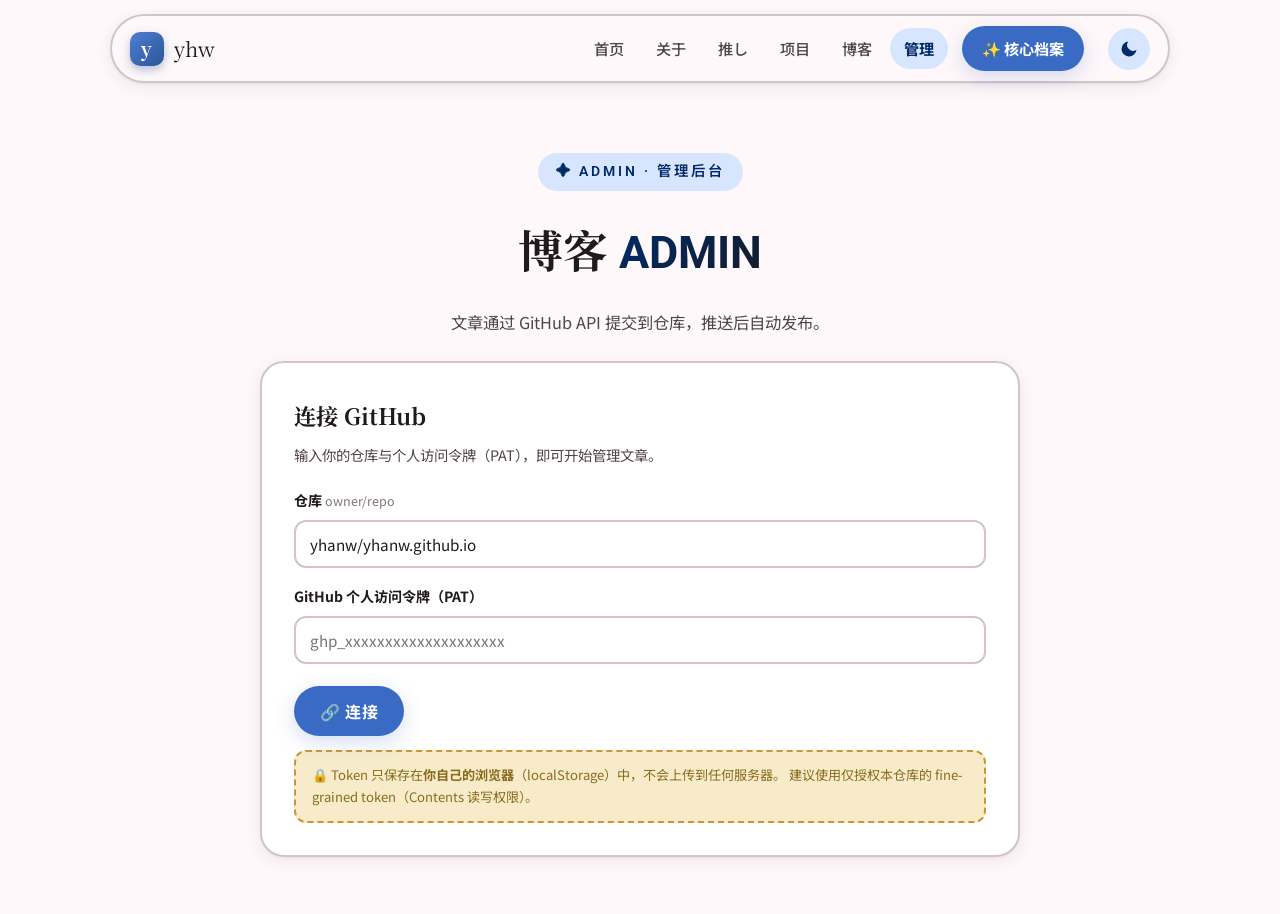
==== commit bd2ec589: "feat: 阅读进度条/复制按钮/键盘快捷键/页面过渡动画/apple图标；头像换为みのり标准立绘" ====
--- a/admin/index.html
+++ b/admin/index.html
@@ -5,6 +5,7 @@
   <meta name="viewport" content="width=device-width, initial-scale=1.0">
   <title>管理后台 · yhw</title>
   <meta name="robots" content="noindex, nofollow">
+  <link rel="apple-touch-icon" href="../assets/img/apple-touch-icon.png">
   <link rel="icon" href="data:image/svg+xml,%3Csvg xmlns='http://www.w3.org/2000/svg' viewBox='0 0 64 64'%3E%3Crect width='64' height='64' rx='16' fill='%233A6BC4'/%3E%3Ctext x='32' y='45' font-size='38' font-weight='700' text-anchor='middle' fill='%23fff' font-family='Georgia,serif'%3Ey%3C/text%3E%3C/svg%3E">
   <link rel="preconnect" href="https://fonts.googleapis.com">
   <link rel="preconnect" href="https://fonts.gstatic.com" crossorigin>
--- a/css/style.css
+++ b/css/style.css
@@ -596,7 +596,18 @@
   display: flex;
   align-items: center;
   justify-content: center;
+  position: relative;
   box-shadow: 0 10px 26px rgba(46, 85, 150, 0.35);
+}
+.avatar-y img {
+  position: absolute;
+  inset: 0;
+  width: 100%;
+  height: 100%;
+  border-radius: 50%;
+  object-fit: cover;
+  object-position: center 22%;
+  z-index: 1;
 }
 .about-name { font-family: var(--font-display); font-size: 1.6rem; margin-top: 14px; }
 .about-tagline { color: var(--ink-soft); font-size: 0.95rem; margin-top: 4px; }
@@ -779,7 +790,8 @@
 .project-body h3 a:hover { color: var(--pink-deep); }
 
 /* ---------- 友链 ---------- */
-.friends-grid { display: grid; grid-template-columns: repeat(3, 1fr); gap: 18px; position: relative; z-index: 1; }
+.friends-grid { display: grid; grid-template-columns: repeat(auto-fit, minmax(260px, 1fr)); gap: 18px; position: relative; z-index: 1; }
+.friends-grid:has(.friend-card:only-child) { max-width: 420px; }
 .friend-card {
   background: var(--card);
   border: 2px solid var(--line);
@@ -1381,7 +1393,18 @@
   display: flex;
   align-items: center;
   justify-content: center;
+  position: relative;
   flex-shrink: 0;
+  overflow: hidden;
+}
+.widget-avatar img {
+  position: absolute;
+  inset: 0;
+  width: 100%;
+  height: 100%;
+  object-fit: cover;
+  object-position: center 22%;
+  z-index: 1;
 }
 .widget-about b { font-size: 1rem; }
 .widget-about p { font-size: 0.8rem; color: var(--ink-soft); margin-top: 2px; }
@@ -1545,6 +1568,42 @@
 }
 .giscus-title { font-family: var(--font-display); font-size: 1.2rem; margin-bottom: 12px; }
 .giscus-note { color: var(--ink-faint); font-size: 0.85rem; }
+
+/* 顶部阅读进度条 */
+.scroll-progress {
+  position: fixed;
+  top: 0;
+  left: 0;
+  height: 3px;
+  width: 0;
+  background: linear-gradient(90deg, var(--pink), var(--lilac));
+  z-index: 999;
+}
+
+/* 代码块复制按钮 */
+.post-body pre { position: relative; }
+.copy-btn {
+  position: absolute;
+  top: 8px;
+  right: 8px;
+  border: none;
+  background: rgba(255, 255, 255, 0.15);
+  color: #e8ddf5;
+  font-size: 0.75rem;
+  padding: 4px 12px;
+  border-radius: 999px;
+  cursor: pointer;
+  font-family: var(--font-body);
+  transition: background .2s ease;
+}
+.copy-btn:hover { background: rgba(255, 255, 255, 0.3); }
+
+/* 页面加载过渡 */
+body { animation: page-in .5s ease both; }
+@keyframes page-in {
+  from { opacity: 0; transform: translateY(8px); }
+  to { opacity: 1; transform: none; }
+}
 .post-body {
   background: var(--card);
   border: 2px solid var(--line);
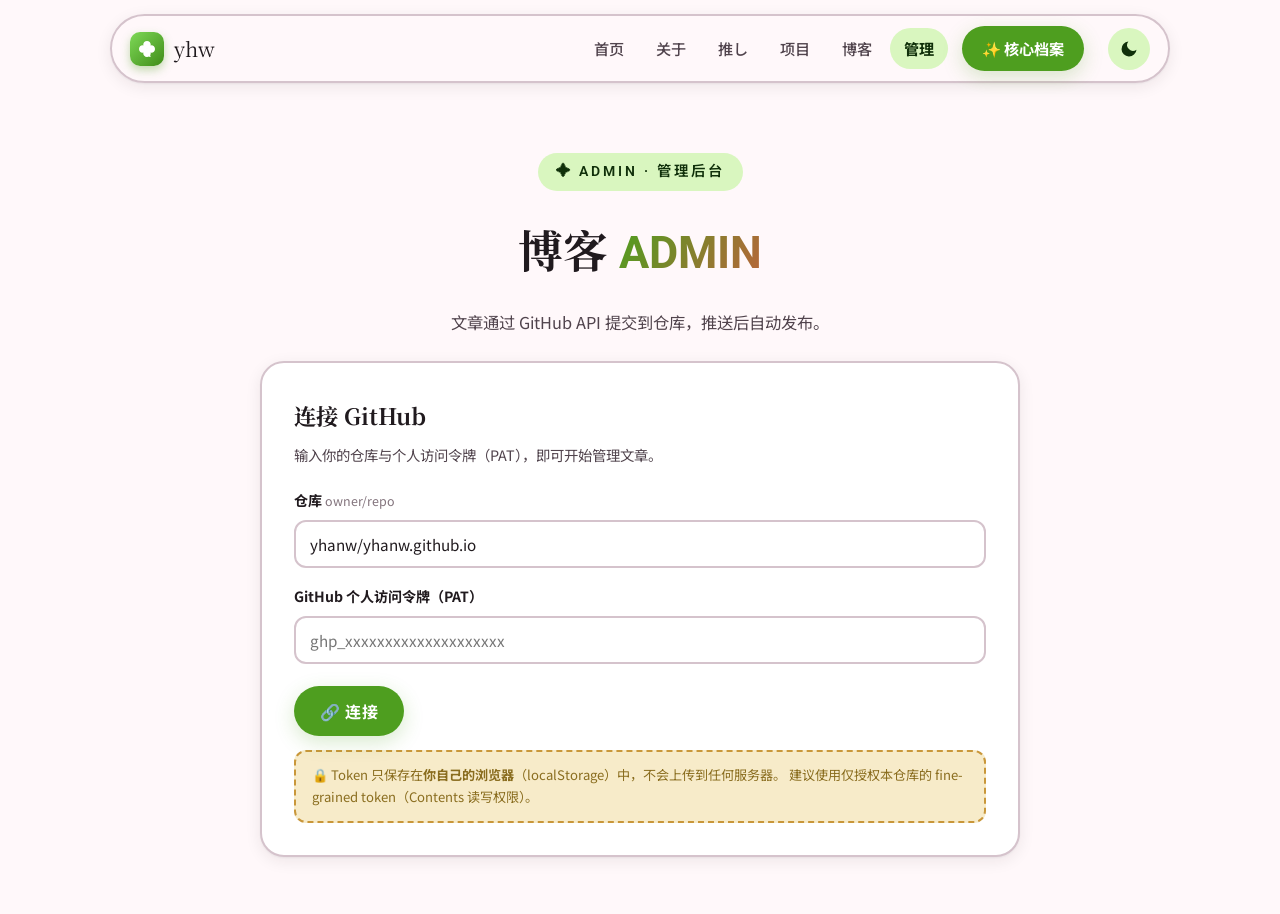
==== commit 0444b706: "feat: 以花里みのり/MORE MORE JUMP! 四叶草为主题重构前端（绿+杏配色、四叶草图标/时间轴/装饰）+ Steam 卡片、网易云播放器、打字机、卡片光晕、彩蛋" ====
--- a/admin/index.html
+++ b/admin/index.html
@@ -6,7 +6,7 @@
   <title>管理后台 · yhw</title>
   <meta name="robots" content="noindex, nofollow">
   <link rel="apple-touch-icon" href="../assets/img/apple-touch-icon.png">
-  <link rel="icon" href="data:image/svg+xml,%3Csvg xmlns='http://www.w3.org/2000/svg' viewBox='0 0 64 64'%3E%3Crect width='64' height='64' rx='16' fill='%233A6BC4'/%3E%3Ctext x='32' y='45' font-size='38' font-weight='700' text-anchor='middle' fill='%23fff' font-family='Georgia,serif'%3Ey%3C/text%3E%3C/svg%3E">
+  <link rel="icon" href="data:image/svg+xml,%3Csvg xmlns='http://www.w3.org/2000/svg' viewBox='0 0 64 64'%3E%3Crect width='64' height='64' rx='14' fill='%234E9E1F'/%3E%3Cg fill='%23fff'%3E%3Ccircle cx='32' cy='20' r='9'/%3E%3Ccircle cx='32' cy='44' r='9'/%3E%3Ccircle cx='20' cy='32' r='9'/%3E%3Ccircle cx='44' cy='32' r='9'/%3E%3C/g%3E%3C/svg%3E">
   <link rel="preconnect" href="https://fonts.googleapis.com">
   <link rel="preconnect" href="https://fonts.gstatic.com" crossorigin>
   <link href="https://fonts.googleapis.com/css2?family=Noto+Sans+SC:wght@400;500;700&family=Noto+Serif+SC:wght@600;700;900&family=Roboto:wght@400;500;700&display=swap" rel="stylesheet">
@@ -21,7 +21,7 @@
   <header class="nav">
     <div class="nav-inner">
       <a class="nav-brand" href="../index.html#home" aria-label="返回 yhw 首页">
-        <span class="brand-mark" aria-hidden="true">y</span>
+        <span class="brand-mark" aria-hidden="true"><i class="clover-ico"></i></span>
         <span>yhw</span>
       </a>
       <nav class="nav-links" aria-label="主导航">
--- a/css/style.css
+++ b/css/style.css
@@ -10,16 +10,16 @@
   --cream: #FFF8FA;          /* surface */
   --card: #FFFFFF;           /* surface-container-lowest（卡片） */
   --card-2: #F7EDF2;         /* surface-container（面板衬底） */
-  --pink: #3A6BC4;           /* primary（蓝） */
+  --pink: #4E9E1F;           /* primary：MORE MORE JUMP! 绿 */
   --on-primary: #FFFFFF;
-  --pink-deep: #002B66;      /* on-primary-container */
-  --pink-soft: #D8E5FF;      /* primary-container */
-  --lilac: #5A6072;          /* secondary */
-  --lilac-deep: #141C2C;     /* on-secondary-container */
-  --lilac-soft: #DFE4F9;     /* secondary-container */
-  --mint: #4C9A83;
-  --mint-deep: #2E6B59;
-  --mint-soft: #D5F0E6;
+  --pink-deep: #10300A;      /* on-primary-container */
+  --pink-soft: #D9F6BF;      /* primary-container */
+  --lilac: #B8653A;          /* secondary：みのり 杏色 */
+  --lilac-deep: #4A2410;     /* on-secondary-container */
+  --lilac-soft: #FFE6D5;     /* secondary-container */
+  --mint: #2F9E8F;
+  --mint-deep: #1C6B60;
+  --mint-soft: #D2F2ED;
   --lemon: #C9973A;
   --lemon-deep: #8A641C;
   --lemon-soft: #F7EBC9;
@@ -35,8 +35,8 @@
   --nav-bg: rgba(255, 248, 250, 0.85);
   --card-shine: rgba(255, 255, 255, 0.9);
   --bar-bg: #F1E4EC;
-  --dots: rgba(58, 107, 196, 0.08);
-  --stage-shadow: var(--stage-shadow);
+  --dots: rgba(78, 158, 31, 0.09);
+  --stage-shadow: rgba(70, 57, 90, 0.16);
 
   /* 字体（Mizuki：思源宋体标题 + 思源黑体正文） */
   --font-display: 'Noto Serif SC', 'Source Han Serif SC', 'Songti SC', serif;
@@ -48,9 +48,9 @@
   --r-md: 16px;
   --r-sm: 12px;
   --shadow-soft: 0 1px 2px rgba(32, 26, 30, 0.05), 0 4px 16px rgba(32, 26, 30, 0.08);
-  --shadow-pink: 0 6px 20px rgba(58, 107, 196, 0.22);
-  --shadow-mint: 0 6px 20px rgba(76, 154, 131, 0.20);
-  --shadow-lilac: 0 6px 20px rgba(90, 96, 114, 0.20);
+  --shadow-pink: 0 6px 20px rgba(78, 158, 31, 0.22);
+  --shadow-mint: 0 6px 20px rgba(47, 158, 143, 0.20);
+  --shadow-lilac: 0 6px 20px rgba(184, 101, 58, 0.20);
 
   --nav-h: 68px;
   --container: 1100px;
@@ -63,16 +63,16 @@
   --cream: #171216;
   --card: #221C20;
   --card-2: #2A2226;
-  --pink: #A9C7FF;
-  --on-primary: #002E66;
-  --pink-deep: #D8E5FF;
-  --pink-soft: #2E4F92;
-  --lilac: #C1C8DE;
-  --lilac-deep: #DFE4F9;
-  --lilac-soft: #3A4256;
-  --mint: #8FD3BC;
-  --mint-deep: #D5F0E6;
-  --mint-soft: #2F5245;
+  --pink: #A8E07A;
+  --on-primary: #143307;
+  --pink-deep: #D9F6BF;
+  --pink-soft: #35661B;
+  --lilac: #F0B994;
+  --lilac-deep: #FFE6D5;
+  --lilac-soft: #5A3A26;
+  --mint: #7FD8CB;
+  --mint-deep: #D2F2ED;
+  --mint-soft: #1F4A44;
   --lemon: #E3C26B;
   --lemon-deep: #F7EBC9;
   --lemon-soft: #4A3F1E;
@@ -146,6 +146,96 @@
 .font-display { font-family: var(--font-display); }
 .font-latin { font-family: var(--font-latin); }
 
+/* ============================================================
+   四叶草元素（花里みのり / MORE MORE JUMP!）
+   ============================================================ */
+:root {
+  --clover-url: url("data:image/svg+xml,%3Csvg xmlns='http://www.w3.org/2000/svg' viewBox='0 0 24 24'%3E%3Cg fill='%23000'%3E%3Cpath d='M12 2.4c-2.6 0-4.5 1.9-4.5 4.4 0 2.4 2 3.9 4.5 5.6 2.5-1.7 4.5-3.2 4.5-5.6 0-2.5-1.9-4.4-4.5-4.4z'/%3E%3Cpath d='M12 2.4c-2.6 0-4.5 1.9-4.5 4.4 0 2.4 2 3.9 4.5 5.6 2.5-1.7 4.5-3.2 4.5-5.6 0-2.5-1.9-4.4-4.5-4.4z' transform='rotate(90 12 12)'/%3E%3Cpath d='M12 2.4c-2.6 0-4.5 1.9-4.5 4.4 0 2.4 2 3.9 4.5 5.6 2.5-1.7 4.5-3.2 4.5-5.6 0-2.5-1.9-4.4-4.5-4.4z' transform='rotate(180 12 12)'/%3E%3Cpath d='M12 2.4c-2.6 0-4.5 1.9-4.5 4.4 0 2.4 2 3.9 4.5 5.6 2.5-1.7 4.5-3.2 4.5-5.6 0-2.5-1.9-4.4-4.5-4.4z' transform='rotate(270 12 12)'/%3E%3Cpath d='M12.7 12.6c.3 3.1 1.2 5.8 2.8 8.2' fill='none' stroke='%23000' stroke-width='1.7' stroke-linecap='round'/%3E%3C/g%3E%3C/svg%3E");
+}
+.clover-ico {
+  display: inline-block;
+  width: 1em;
+  height: 1em;
+  background-color: currentColor;
+  -webkit-mask-image: var(--clover-url);
+  mask-image: var(--clover-url);
+  -webkit-mask-size: contain;
+  mask-size: contain;
+  -webkit-mask-repeat: no-repeat;
+  mask-repeat: no-repeat;
+  -webkit-mask-position: center;
+  mask-position: center;
+  flex-shrink: 0;
+  vertical-align: -0.12em;
+}
+
+/* 区块标题前的小四叶草 */
+.section-title::before {
+  content: "";
+  display: inline-block;
+  width: 0.62em;
+  height: 0.62em;
+  margin-right: 0.32em;
+  background-color: var(--pink);
+  -webkit-mask-image: var(--clover-url);
+  mask-image: var(--clover-url);
+  -webkit-mask-size: contain;
+  mask-size: contain;
+  -webkit-mask-repeat: no-repeat;
+  mask-repeat: no-repeat;
+  vertical-align: 0.06em;
+}
+
+/* Hero 眉标前的小四叶草 */
+.hero-eyebrow::before {
+  content: "";
+  display: inline-block;
+  width: 0.9em;
+  height: 0.9em;
+  margin-right: 0.4em;
+  background-color: currentColor;
+  -webkit-mask-image: var(--clover-url);
+  mask-image: var(--clover-url);
+  -webkit-mask-size: contain;
+  mask-size: contain;
+  -webkit-mask-repeat: no-repeat;
+  mask-repeat: no-repeat;
+  vertical-align: -0.05em;
+}
+
+/* 页脚品牌前的小四叶草 */
+.footer-brand::before {
+  content: "";
+  display: inline-block;
+  width: 1em;
+  height: 1em;
+  margin-right: 0.35em;
+  background-color: var(--pink);
+  -webkit-mask-image: var(--clover-url);
+  mask-image: var(--clover-url);
+  -webkit-mask-size: contain;
+  mask-size: contain;
+  -webkit-mask-repeat: no-repeat;
+  mask-repeat: no-repeat;
+  vertical-align: -0.12em;
+}
+
+/* Hero 漂浮四叶草 */
+.hero-clover {
+  position: absolute;
+  color: var(--pink);
+  opacity: 0.5;
+  animation: clover-float 6s ease-in-out infinite;
+  pointer-events: none;
+}
+.hero-clover.c1 { top: 12%; left: 6%; width: 30px; height: 30px; }
+.hero-clover.c2 { top: 68%; right: 8%; width: 22px; height: 22px; color: var(--lilac); animation-delay: 1.6s; }
+.hero-clover.c3 { bottom: 16%; left: 14%; width: 18px; height: 18px; color: var(--mint); animation-delay: 3s; }
+@keyframes clover-float {
+  0%, 100% { transform: translateY(0) rotate(-6deg); opacity: .42; }
+  50% { transform: translateY(-14px) rotate(8deg); opacity: .72; }
+}
+
 /* ---------- 导航 ---------- */
 .nav {
   position: sticky;
@@ -181,22 +271,20 @@
 }
 .nav-brand .mascot { width: 34px; height: 34px; }
 
-/* 品牌 y 字标 */
+/* 品牌四叶草字标 */
 .brand-mark {
   width: 34px;
   height: 34px;
   border-radius: 10px;
-  background: linear-gradient(135deg, #4C7FD4, #2E5596);
+  background: linear-gradient(135deg, #7ED957, #3F8C18);
   color: #fff;
-  font-family: var(--font-display);
-  font-size: 1.15rem;
-  font-weight: 700;
   display: flex;
   align-items: center;
   justify-content: center;
   flex-shrink: 0;
-  box-shadow: 0 4px 10px rgba(46, 85, 150, 0.35);
-}
+  box-shadow: 0 4px 10px rgba(78, 158, 31, 0.35);
+}
+.brand-mark .clover-ico { width: 20px; height: 20px; }
 
 .nav-links {
   display: flex;
@@ -398,7 +486,7 @@
   animation: pop-in .7s .1s cubic-bezier(.2, 1.4, .4, 1) both;
 }
 .hero-title .grad {
-  background: linear-gradient(120deg, var(--pink-deep), var(--lilac-deep));
+  background: linear-gradient(120deg, var(--pink), var(--lilac));
   -webkit-background-clip: text;
   background-clip: text;
   color: transparent;
@@ -588,7 +676,7 @@
   height: 120px;
   margin: 0 auto 14px;
   border-radius: 50%;
-  background: linear-gradient(135deg, #4C7FD4, #2E5596);
+  background: linear-gradient(135deg, #7ED957, #3F8C18);
   color: #fff;
   font-family: var(--font-display);
   font-size: 4rem;
@@ -597,7 +685,7 @@
   align-items: center;
   justify-content: center;
   position: relative;
-  box-shadow: 0 10px 26px rgba(46, 85, 150, 0.35);
+  box-shadow: 0 10px 26px rgba(78, 158, 31, 0.32);
 }
 .avatar-y img {
   position: absolute;
@@ -606,7 +694,6 @@
   height: 100%;
   border-radius: 50%;
   object-fit: cover;
-  object-position: center 22%;
   z-index: 1;
 }
 .about-name { font-family: var(--font-display); font-size: 1.6rem; margin-top: 14px; }
@@ -651,6 +738,103 @@
   box-shadow: var(--shadow-soft);
 }
 .gh-chart .about-label { margin-top: 0; }
+
+/* 关于区扩展：GitHub + Steam 并列 */
+.about-extra { display: grid; grid-template-columns: 1.15fr 1fr; gap: 22px; margin-top: 28px; position: relative; z-index: 1; }
+.about-extra .gh-chart { margin-top: 0; }
+
+/* Steam 卡片 */
+.steam-card {
+  border: 2px solid var(--line);
+  border-radius: var(--r-md);
+  padding: 14px 16px;
+  background: var(--card);
+  box-shadow: var(--shadow-soft);
+}
+.steam-card .about-label { margin-top: 0; }
+.steam-head { display: flex; align-items: center; gap: 12px; margin-bottom: 12px; }
+.steam-avatar { width: 46px; height: 46px; border-radius: 10px; border: 2px solid var(--line); flex-shrink: 0; }
+.steam-meta b { display: block; font-size: 0.98rem; }
+.steam-meta a { font-size: 0.78rem; color: var(--pink-deep); font-weight: 600; }
+.steam-games { display: flex; flex-direction: column; gap: 8px; }
+.steam-game {
+  display: flex;
+  align-items: center;
+  gap: 10px;
+  padding: 5px 6px;
+  border-radius: var(--r-sm);
+  transition: background .2s ease, transform .2s ease;
+}
+.steam-game:hover { background: var(--pink-soft); transform: translateX(3px); }
+.steam-game img { width: 62px; border-radius: 6px; flex-shrink: 0; }
+.sg-name { flex: 1; font-size: 0.85rem; font-weight: 600; min-width: 0; }
+.sg-hours { font-family: var(--font-latin); font-size: 0.78rem; color: var(--ink-faint); flex-shrink: 0; }
+
+/* 网易云音乐播放器 */
+.music-player { margin-top: 16px; }
+.music-tabs { display: flex; gap: 8px; margin-bottom: 10px; flex-wrap: wrap; }
+.music-tab {
+  border: 2px solid var(--line);
+  background: var(--card);
+  color: var(--ink-soft);
+  font-family: var(--font-body);
+  font-size: 0.82rem;
+  font-weight: 600;
+  padding: 5px 14px;
+  border-radius: 999px;
+  cursor: pointer;
+  transition: all .2s ease;
+}
+.music-tab:hover { border-color: var(--pink); color: var(--pink-deep); }
+.music-tab.is-active { background: var(--pink); border-color: transparent; color: var(--on-primary); }
+.music-player iframe { width: 100%; max-width: 420px; height: 86px; border: none; border-radius: var(--r-sm); }
+
+/* Hero 打字机 */
+.typing-caret {
+  display: inline-block;
+  width: 2px;
+  height: 1em;
+  background: var(--pink-deep);
+  margin-left: 3px;
+  vertical-align: -2px;
+  animation: caret-blink 1s step-end infinite;
+}
+@keyframes caret-blink { 0%, 100% { opacity: 1; } 50% { opacity: 0; } }
+
+/* 卡片鼠标光晕 */
+.spotlight { position: relative; overflow: hidden; }
+.spotlight::after {
+  content: "";
+  position: absolute;
+  inset: 0;
+  border-radius: inherit;
+  pointer-events: none;
+  opacity: 0;
+  transition: opacity .3s ease;
+  background: radial-gradient(340px circle at var(--mx, 50%) var(--my, 50%), rgba(78, 158, 31, 0.18), transparent 62%);
+}
+.spotlight:hover::after { opacity: 1; }
+
+/* 彩蛋 */
+.egg-toast {
+  position: fixed;
+  left: 50%;
+  bottom: 40px;
+  transform: translate(-50%, 20px);
+  background: var(--ink);
+  color: var(--cream);
+  padding: 12px 26px;
+  border-radius: 999px;
+  font-size: 0.95rem;
+  font-weight: 700;
+  opacity: 0;
+  pointer-events: none;
+  transition: all .35s ease;
+  z-index: 999;
+}
+.egg-toast.show { opacity: 1; transform: translate(-50%, 0); }
+.spin-once { animation: spin-once 1.1s cubic-bezier(.2, .8, .3, 1) 1; }
+@keyframes spin-once { to { transform: rotate(360deg); } }
 
 /* 博客搜索框 */
 .blog-search { max-width: 420px; margin: 0 auto 20px; position: relative; z-index: 1; }
@@ -678,7 +862,7 @@
   font-family: var(--font-latin);
   font-size: 2.1rem;
   font-weight: 700;
-  background: linear-gradient(120deg, var(--pink-deep), var(--lilac-deep));
+  background: linear-gradient(120deg, var(--pink), var(--lilac));
   -webkit-background-clip: text;
   background-clip: text;
   color: transparent;
@@ -956,12 +1140,17 @@
   position: relative;
 }
 .tl-dot {
-  width: 22px;
-  height: 22px;
-  border-radius: 50%;
-  background: var(--pink);
-  border: 4px solid var(--card);
-  box-shadow: 0 0 0 4px var(--pink-soft);
+  width: 24px;
+  height: 24px;
+  background-color: var(--pink);
+  -webkit-mask-image: var(--clover-url);
+  mask-image: var(--clover-url);
+  -webkit-mask-size: contain;
+  mask-size: contain;
+  -webkit-mask-repeat: no-repeat;
+  mask-repeat: no-repeat;
+  -webkit-mask-position: center;
+  mask-position: center;
   animation: dot-breathe 2.8s ease-in-out infinite;
   flex-shrink: 0;
   z-index: 2;
@@ -1014,7 +1203,7 @@
 .contact-card::before { top: -30px; left: 4%; transform: rotate(-15deg); }
 .contact-card::after { bottom: -40px; right: 5%; transform: rotate(12deg); animation-delay: 1.4s; }
 .contact-card h2 { font-family: var(--font-display); font-size: clamp(1.8rem, 4vw, 2.6rem); }
-html.dark .contact-card { background: linear-gradient(135deg, #2E4F92, #26334A); }
+html.dark .contact-card { background: linear-gradient(135deg, #35661B, #5A3A26); }
 .contact-card .contact-sub { opacity: .92; margin: 12px auto 32px; max-width: 420px; font-size: 1rem; }
 .contact-btns { display: flex; flex-wrap: wrap; justify-content: center; gap: 14px; }
 .btn-white {
@@ -1038,6 +1227,9 @@
 .footer-links { display: flex; justify-content: center; gap: 20px; margin: 14px 0; flex-wrap: wrap; }
 .footer-links a { color: var(--ink-soft); font-size: 0.9rem; font-weight: 600; }
 .footer-links a:hover { color: var(--pink-deep); }
+.footer-social { display: flex; justify-content: center; gap: 20px; margin: 14px 0; flex-wrap: wrap; }
+.footer-social a { color: var(--ink-soft); font-size: 0.9rem; font-weight: 600; }
+.footer-social a:hover { color: var(--pink-deep); }
 .footer-copy { color: var(--ink-faint); font-size: 0.82rem; font-family: var(--font-latin); }
 .footer-copy .jp { font-family: var(--font-body); }
 
@@ -1086,7 +1278,7 @@
 .page-hero .eyebrow { margin-bottom: 18px; }
 .page-title { font-family: var(--font-display); font-size: clamp(2.4rem, 6vw, 3.6rem); color: var(--ink); }
 .page-title .grad {
-  background: linear-gradient(120deg, var(--pink-deep), var(--lilac-deep));
+  background: linear-gradient(120deg, var(--pink), var(--lilac));
   -webkit-background-clip: text;
   background-clip: text;
   color: transparent;
@@ -1223,7 +1415,7 @@
   align-items: center;
   justify-content: center;
 }
-.gauge-num b { font-family: var(--font-latin); font-size: 2.4rem; line-height: 1; background: linear-gradient(120deg, var(--pink-deep), var(--lilac-deep)); -webkit-background-clip: text; background-clip: text; color: transparent; }
+.gauge-num b { font-family: var(--font-latin); font-size: 2.4rem; line-height: 1; background: linear-gradient(120deg, var(--pink), var(--lilac)); -webkit-background-clip: text; background-clip: text; color: transparent; }
 .gauge-num span { font-size: 0.85rem; color: var(--ink-soft); margin-top: 6px; }
 .gauge-tip { margin-top: 16px; color: var(--ink-soft); font-size: 0.95rem; }
 .gauge-tip .heart { color: var(--pink-deep); animation: heartbeat 1.4s ease-in-out infinite; display: inline-block; }
@@ -1385,7 +1577,7 @@
   width: 52px;
   height: 52px;
   border-radius: 50%;
-  background: linear-gradient(135deg, #4C7FD4, #2E5596);
+  background: linear-gradient(135deg, #7ED957, #3F8C18);
   color: #fff;
   font-family: var(--font-display);
   font-size: 1.5rem;
@@ -1403,7 +1595,6 @@
   width: 100%;
   height: 100%;
   object-fit: cover;
-  object-position: center 22%;
   z-index: 1;
 }
 .widget-about b { font-size: 1rem; }
@@ -1508,19 +1699,6 @@
   color: transparent;
 }
 .err-actions { display: flex; justify-content: center; gap: 14px; margin-top: 26px; flex-wrap: wrap; }
-
-/* ---------- 此刻 NOW 状态卡 ---------- */
-.now-card {
-  margin-top: 22px;
-  border: 2px dashed var(--line);
-  border-radius: var(--r-md);
-  padding: 14px 18px;
-  background: var(--card);
-}
-.now-head { font-size: 0.8rem; font-weight: 700; color: var(--ink-faint); letter-spacing: 2px; margin-bottom: 10px; }
-.now-row { display: flex; justify-content: space-between; gap: 12px; padding: 5px 0; font-size: 0.9rem; }
-.now-row span { color: var(--ink-soft); flex-shrink: 0; }
-.now-row b { font-weight: 700; text-align: right; }
 
 /* ---------- 文章页 ---------- */
 .post-hero-card {
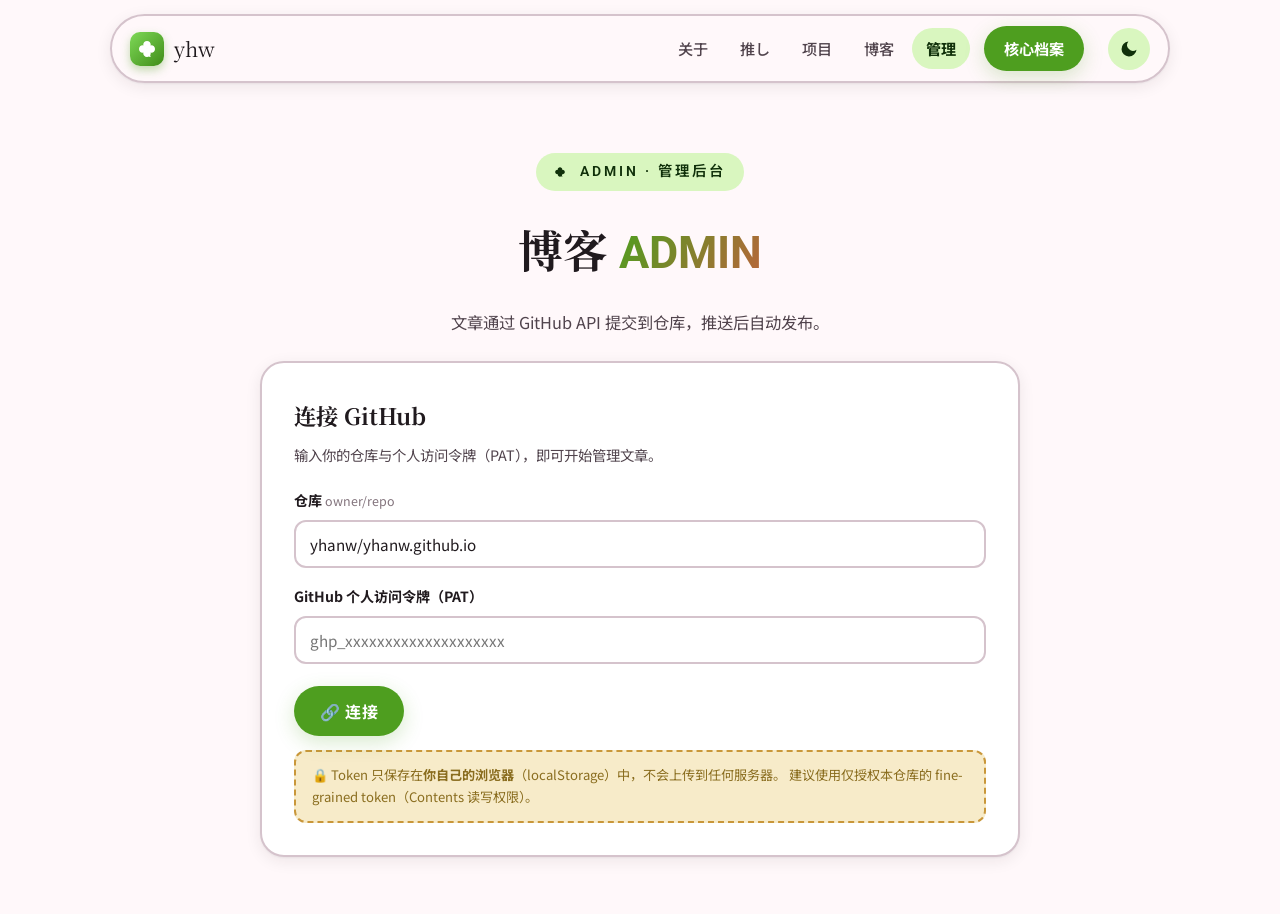
==== commit 55bea2e7: "refactor: 去掉首页 Hero 直接以关于我开头、音乐模块改为网易云歌单播放器、标签页改名为天使的幸运草、导航顺序修正" ====
--- a/admin/index.html
+++ b/admin/index.html
@@ -3,7 +3,7 @@
 <head>
   <meta charset="UTF-8">
   <meta name="viewport" content="width=device-width, initial-scale=1.0">
-  <title>管理后台 · yhw</title>
+  <title>管理后台 · 天使的幸运草</title>
   <meta name="robots" content="noindex, nofollow">
   <link rel="apple-touch-icon" href="../assets/img/apple-touch-icon.png">
   <link rel="icon" href="data:image/svg+xml,%3Csvg xmlns='http://www.w3.org/2000/svg' viewBox='0 0 64 64'%3E%3Crect width='64' height='64' rx='14' fill='%234E9E1F'/%3E%3Cg fill='%23fff'%3E%3Ccircle cx='32' cy='20' r='9'/%3E%3Ccircle cx='32' cy='44' r='9'/%3E%3Ccircle cx='20' cy='32' r='9'/%3E%3Ccircle cx='44' cy='32' r='9'/%3E%3C/g%3E%3C/svg%3E">
@@ -20,18 +20,17 @@
   <!-- ============ 导航 ============ -->
   <header class="nav">
     <div class="nav-inner">
-      <a class="nav-brand" href="../index.html#home" aria-label="返回 yhw 首页">
+      <a class="nav-brand" href="../index.html#about" aria-label="返回 yhw 首页">
         <span class="brand-mark" aria-hidden="true"><i class="clover-ico"></i></span>
         <span>yhw</span>
       </a>
       <nav class="nav-links" aria-label="主导航">
-        <a href="../index.html#home">首页</a>
         <a href="../index.html#about">关于</a>
         <a href="../index.html#oshi">推し</a>
         <a href="../index.html#projects">项目</a>
         <a href="../blog/index.html">博客</a>
         <a class="is-active" href="index.html">管理</a>
-        <a class="nav-cta" href="../aboutme/Core/CoreData.html">✨ 核心档案</a>
+        <a class="nav-cta" href="../aboutme/Core/CoreData.html">核心档案</a>
       </nav>
       <button class="theme-toggle" id="theme-toggle" aria-label="切换明暗模式" title="切换明暗模式">
         <svg class="icon-moon" viewBox="0 0 24 24" fill="currentColor" aria-hidden="true"><path d="M21 12.8A9 9 0 1 1 11.2 3a7 7 0 0 0 9.8 9.8z"/></svg>
@@ -46,7 +45,7 @@
   <main id="main">
     <div class="container">
       <div class="page-hero" style="padding-bottom:24px">
-        <span class="eyebrow">✦ Admin · 管理后台</span>
+        <span class="eyebrow">Admin · 管理后台</span>
         <h1 class="page-title" style="font-size:clamp(2rem,5vw,2.8rem)">博客 <span class="grad font-latin">ADMIN</span></h1>
         <p class="page-sub">文章通过 GitHub API 提交到仓库，推送后自动发布。</p>
       </div>
--- a/css/style.css
+++ b/css/style.css
@@ -167,6 +167,23 @@
   mask-position: center;
   flex-shrink: 0;
   vertical-align: -0.12em;
+}
+
+/* 区块小标签前的四叶草 */
+.eyebrow::before {
+  content: "";
+  display: inline-block;
+  width: 0.85em;
+  height: 0.85em;
+  margin-right: 0.4em;
+  background-color: currentColor;
+  -webkit-mask-image: var(--clover-url);
+  mask-image: var(--clover-url);
+  -webkit-mask-size: contain;
+  mask-size: contain;
+  -webkit-mask-repeat: no-repeat;
+  mask-repeat: no-repeat;
+  vertical-align: -0.05em;
 }
 
 /* 区块标题前的小四叶草 */
@@ -771,23 +788,8 @@
 .sg-hours { font-family: var(--font-latin); font-size: 0.78rem; color: var(--ink-faint); flex-shrink: 0; }
 
 /* 网易云音乐播放器 */
-.music-player { margin-top: 16px; }
-.music-tabs { display: flex; gap: 8px; margin-bottom: 10px; flex-wrap: wrap; }
-.music-tab {
-  border: 2px solid var(--line);
-  background: var(--card);
-  color: var(--ink-soft);
-  font-family: var(--font-body);
-  font-size: 0.82rem;
-  font-weight: 600;
-  padding: 5px 14px;
-  border-radius: 999px;
-  cursor: pointer;
-  transition: all .2s ease;
-}
-.music-tab:hover { border-color: var(--pink); color: var(--pink-deep); }
-.music-tab.is-active { background: var(--pink); border-color: transparent; color: var(--on-primary); }
-.music-player iframe { width: 100%; max-width: 420px; height: 86px; border: none; border-radius: var(--r-sm); }
+.music-player { margin-top: 14px; }
+.music-player iframe { width: 100%; max-width: 520px; height: 430px; border: none; border-radius: var(--r-md); background: var(--card-2); }
 
 /* Hero 打字机 */
 .typing-caret {
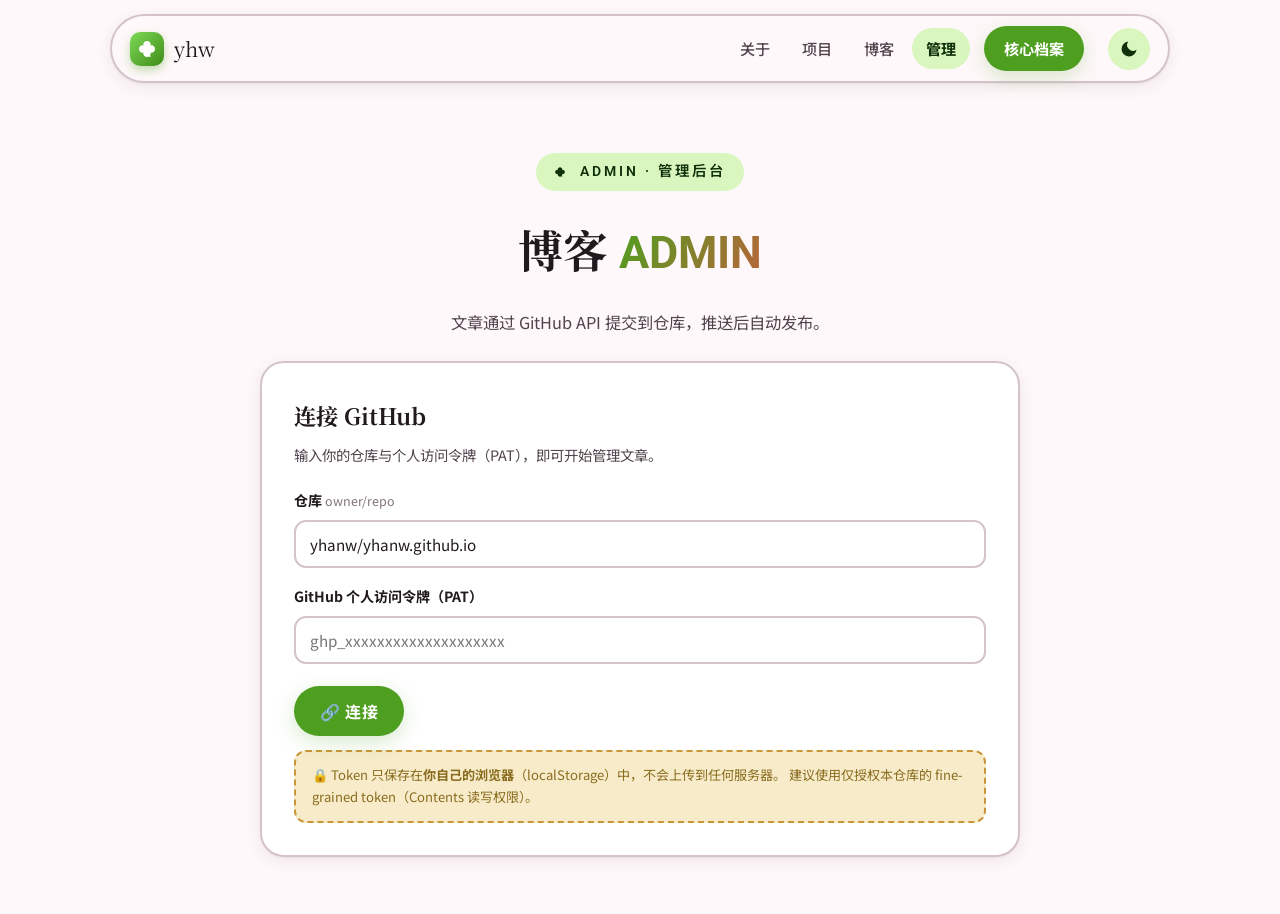
==== commit 41b97d58: "refactor: 导航栏移除推し与技能链接（已并入关于区）" ====
--- a/admin/index.html
+++ b/admin/index.html
@@ -26,7 +26,6 @@
       </a>
       <nav class="nav-links" aria-label="主导航">
         <a href="../index.html#about">关于</a>
-        <a href="../index.html#oshi">推し</a>
         <a href="../index.html#projects">项目</a>
         <a href="../blog/index.html">博客</a>
         <a class="is-active" href="index.html">管理</a>
--- a/css/style.css
+++ b/css/style.css
@@ -760,6 +760,31 @@
 .about-extra { display: grid; grid-template-columns: 1.15fr 1fr; gap: 22px; margin-top: 28px; position: relative; z-index: 1; }
 .about-extra .gh-chart { margin-top: 0; }
 
+/* 关于区内的推し块 */
+.about-oshi { margin-top: 28px; position: relative; z-index: 1; }
+.about-oshi .about-label { margin-top: 0; }
+.about-oshi .oshi-list { box-shadow: none; }
+
+/* 关于区内的技能块（GitHub 风格小方块） */
+.about-skills { margin-top: 28px; position: relative; z-index: 1; }
+.about-skills .about-label { margin-top: 0; }
+.skill-tiles { display: flex; flex-wrap: wrap; gap: 8px; }
+.skill-tile {
+  display: inline-flex;
+  align-items: center;
+  gap: 7px;
+  padding: 6px 13px;
+  border: 1.5px solid var(--line);
+  border-radius: 10px;
+  background: var(--card);
+  color: var(--ink-soft);
+  font-size: 0.83rem;
+  font-weight: 600;
+  transition: transform .2s ease, border-color .2s ease, color .2s ease;
+}
+.skill-tile:hover { transform: translateY(-2px); border-color: var(--pink); color: var(--ink); }
+.skill-tile .dot { width: 9px; height: 9px; border-radius: 50%; flex-shrink: 0; }
+
 /* Steam 卡片 */
 .steam-card {
   border: 2px solid var(--line);
@@ -1122,26 +1147,37 @@
 }
 .tip-link:hover { transform: translateY(-2px) scale(1.03); }
 
-/* ---------- 时间线（横向，可换行） ---------- */
+/* ---------- 时间线（纵向时间轴） ---------- */
 .timeline {
   position: relative;
-  display: flex;
-  flex-wrap: wrap;
-  gap: 24px 18px;
-  padding: 24px 8px 10px;
+  max-width: 760px;
+  margin-inline: auto;
+  padding: 6px 0;
   z-index: 1;
 }
+.timeline::before {
+  content: "";
+  position: absolute;
+  left: 15px;
+  top: 10px;
+  bottom: 10px;
+  width: 4px;
+  border-radius: 4px;
+  background: linear-gradient(180deg, var(--pink), var(--lilac), var(--mint), var(--lemon), var(--sky));
+  opacity: .45;
+}
 .tl-item {
-  flex: 1 1 230px;
-  max-width: 100%;
-  display: flex;
-  flex-direction: column;
-  align-items: center;
-  gap: 10px;
-  min-width: 0;
-  position: relative;
+  position: relative;
+  display: flex;
+  align-items: center;
+  gap: 14px;
+  padding: 9px 0 9px 48px;
 }
 .tl-dot {
+  position: absolute;
+  left: 5px;
+  top: 50%;
+  margin-top: -12px;
   width: 24px;
   height: 24px;
   background-color: var(--pink);
@@ -1154,36 +1190,39 @@
   -webkit-mask-position: center;
   mask-position: center;
   animation: dot-breathe 2.8s ease-in-out infinite;
-  flex-shrink: 0;
   z-index: 2;
 }
-.tl-item:nth-child(2) .tl-dot { background: var(--lilac); box-shadow: 0 0 0 4px var(--lilac-soft); }
-.tl-item:nth-child(3) .tl-dot { background: var(--mint); box-shadow: 0 0 0 4px var(--mint-soft); }
-.tl-item:nth-child(4) .tl-dot { background: var(--lemon); box-shadow: 0 0 0 4px var(--lemon-soft); }
-.tl-item:nth-child(5) .tl-dot { background: var(--sky); box-shadow: 0 0 0 4px var(--sky-soft); }
+.tl-item:nth-child(2) .tl-dot { background-color: var(--lilac); }
+.tl-item:nth-child(3) .tl-dot { background-color: var(--mint); }
+.tl-item:nth-child(4) .tl-dot { background-color: var(--lemon); }
+.tl-item:nth-child(5) .tl-dot { background-color: var(--sky); }
+.tl-item:nth-child(6) .tl-dot { background-color: var(--pink); }
+.tl-item:nth-child(7) .tl-dot { background-color: var(--lilac); }
+.tl-item:nth-child(8) .tl-dot { background-color: var(--mint); }
 .tl-year {
   font-family: var(--font-latin);
   font-weight: 700;
   font-size: 0.95rem;
   color: var(--pink-deep);
   letter-spacing: 1px;
-}
-.tl-item:nth-child(2) .tl-year { color: var(--lilac-deep); }
+  width: 58px;
+  flex-shrink: 0;
+}
+.tl-item:nth-child(2) .tl-year { color: var(--lilac); }
 .tl-item:nth-child(3) .tl-year { color: var(--mint-deep); }
-.tl-item:nth-child(4) .tl-year { color: #d99a1b; }
-.tl-item:nth-child(5) .tl-year { color: #2E9BE0; }
+.tl-item:nth-child(4) .tl-year { color: #b8860b; }
+.tl-item:nth-child(5) .tl-year { color: var(--sky-deep); }
 .tl-card {
+  flex: 1;
+  min-width: 0;
   background: var(--card);
   border: 2px solid var(--line);
   border-radius: var(--r-md);
-  padding: 14px 16px;
-  width: 100%;
-  transition: transform .3s ease, box-shadow .3s ease;
-}
-.tl-card:hover { transform: translateY(-4px); box-shadow: var(--shadow-soft); }
-.tl-card h3 { font-family: var(--font-display); font-size: 0.98rem; margin-bottom: 4px; }
-.tl-card p { color: var(--ink-soft); font-size: 0.82rem; line-height: 1.7; }
-
+  padding: 12px 20px;
+  transition: transform .25s ease, box-shadow .25s ease;
+}
+.tl-card:hover { transform: translateX(5px); box-shadow: var(--shadow-soft); }
+.tl-card h3 { font-family: var(--font-display); font-size: 1.02rem; }
 /* ---------- 联系 ---------- */
 .contact-card {
   background: linear-gradient(135deg, var(--pink-deep), var(--lilac-deep));
@@ -1522,12 +1561,10 @@
   .id-card { position: static; }
   .oshi-row { flex-wrap: wrap; }
   .oshi-row .oshi-tags { margin-left: 0; }
-  /* 移动端：时间轴改为纵向 */
-  .timeline { flex-direction: column; gap: 0; padding: 0; }
-  .timeline::before { left: 10px; right: auto; top: 4px; bottom: 4px; width: 4px; height: auto; background: linear-gradient(180deg, var(--pink), var(--lilac), var(--mint), var(--lemon), var(--sky)); }
-  .tl-item { flex: 0 0 auto; align-items: stretch; padding: 0 0 24px 36px; }
-  .tl-item:last-child { padding-bottom: 0; }
-  .tl-dot { position: absolute; left: 0; top: 2px; }
+  /* 移动端：时间轴紧凑一些 */
+  .tl-item { padding: 8px 0 8px 42px; gap: 10px; }
+  .tl-year { width: 50px; font-size: 0.9rem; }
+  .tl-card { padding: 10px 16px; }
   /* 移动端：气泡变为内嵌面板（点击链接跳转） */
   .oshi-tip {
     position: static;
@@ -1916,3 +1953,55 @@
   .skill-bar-fill, .attr-fill { width: var(--w, 0); transition: none; }
   .gauge .arc { stroke-dashoffset: var(--off, 565.5); transition: none; }
 }
+
+/* ============================================================
+   关于我 — 规整卡片网格（bento）
+   ============================================================ */
+.about-bento {
+  display: grid;
+  grid-template-columns: minmax(0, 1fr) minmax(0, 1.2fr);
+  gap: 18px;
+  position: relative;
+  z-index: 1;
+}
+.about-card {
+  background: var(--card);
+  border: 2px solid var(--line);
+  border-radius: var(--r-lg);
+  box-shadow: var(--shadow-soft);
+  padding: 24px 26px;
+  margin: 0;
+  position: relative;
+}
+.about-extra,
+.about-skills,
+.about-music,
+.about-oshi { grid-column: 1 / -1; margin-top: 0; }
+.about-card .about-label:first-child { margin-top: 0; }
+.about-avatar.about-card { text-align: center; }
+.about-avatar.about-card .avatar-y { margin-bottom: 12px; }
+.about-body.about-card > p:last-of-type { margin-bottom: 0; }
+.about-oshi .oshi-list {
+  border: none;
+  box-shadow: none;
+  padding: 0;
+  border-radius: 0;
+  background: none;
+}
+.about-music .music-player { margin-top: 12px; }
+.about-music .music-player iframe { display: block; margin-inline: auto; }
+.gh-chart {
+  background: var(--card);
+  border: 2px solid var(--line);
+  border-radius: var(--r-lg);
+  box-shadow: var(--shadow-soft);
+  padding: 18px 20px;
+  margin-top: 0;
+}
+.gh-chart img { border: none; padding: 0; box-shadow: none; background: none; }
+.about-extra { align-items: stretch; }
+
+@media (max-width: 900px) {
+  .about-bento { grid-template-columns: 1fr; }
+  .about-card { padding: 20px 18px; }
+}
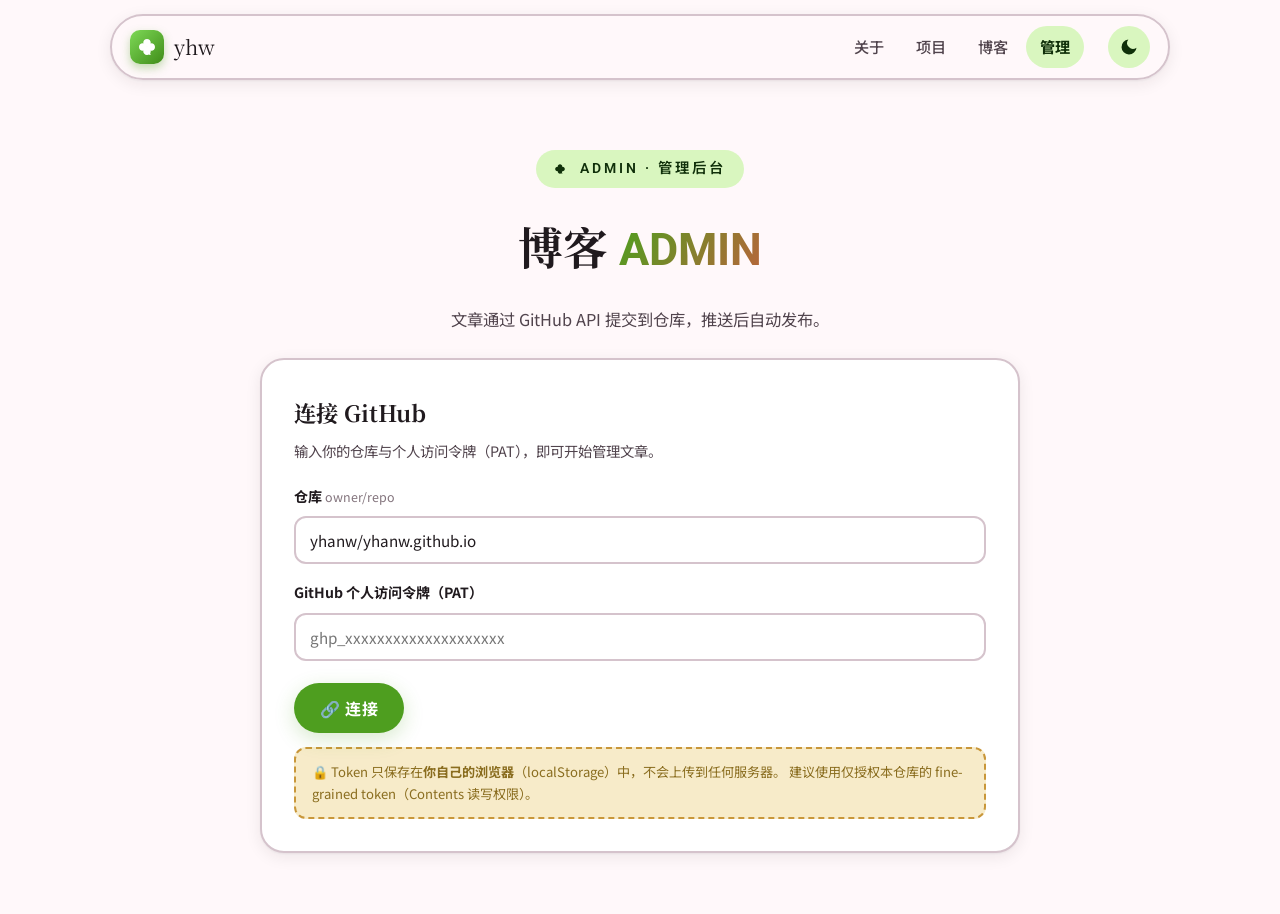
==== commit 023ad1ed: "项目区改为 GitHub Overview 风格小卡片；友链用对方站点标题；移除核心档案入口" ====
--- a/admin/index.html
+++ b/admin/index.html
@@ -29,7 +29,6 @@
         <a href="../index.html#projects">项目</a>
         <a href="../blog/index.html">博客</a>
         <a class="is-active" href="index.html">管理</a>
-        <a class="nav-cta" href="../aboutme/Core/CoreData.html">核心档案</a>
       </nav>
       <button class="theme-toggle" id="theme-toggle" aria-label="切换明暗模式" title="切换明暗模式">
         <svg class="icon-moon" viewBox="0 0 24 24" fill="currentColor" aria-hidden="true"><path d="M21 12.8A9 9 0 1 1 11.2 3a7 7 0 0 0 9.8 9.8z"/></svg>
--- a/css/style.css
+++ b/css/style.css
@@ -1025,7 +1025,8 @@
   font-size: 1.5rem;
   flex-shrink: 0;
 }
-.friend-card b { font-size: 1rem; display: block; }
+.friend-card div { min-width: 0; }
+.friend-card b { font-size: 1rem; display: block; line-height: 1.5; overflow-wrap: anywhere; }
 .friend-card p { font-size: 0.82rem; color: var(--ink-soft); margin-top: 2px; }
 
 /* ---------- 推し（列表） ---------- */
@@ -2004,4 +2005,562 @@
 @media (max-width: 900px) {
   .about-bento { grid-template-columns: 1fr; }
   .about-card { padding: 20px 18px; }
+}
+/* 关于区布局微调：GitHub 整行铺满、卡片贴合内容 */
+.about-bento { align-items: start; }
+.gh-chart { grid-column: 1 / -1; }
+.gh-chart img { width: 100%; height: auto; display: block; }
+.steam-card { grid-column: auto; }
+.about-music { grid-column: auto; }
+.about-oshi { grid-column: 1 / -1; }
+@media (max-width: 900px) {
+  .gh-chart, .steam-card, .about-music, .about-oshi { grid-column: 1 / -1; }
+}
+/* 推し：紧凑两列布局 */
+.about-oshi .oshi-list {
+  display: grid;
+  grid-template-columns: repeat(2, minmax(0, 1fr));
+  gap: 0 18px;
+}
+.about-oshi .oshi-row { padding: 8px 4px; gap: 12px; }
+.about-oshi .oshi-row .oshi-avatar { width: 40px; height: 40px; font-size: 1.15rem; }
+.about-oshi .oshi-row .oshi-avatar::after { inset: -4px; border-width: 1.5px; }
+.about-oshi .oshi-name { font-size: 1rem; }
+.about-oshi .oshi-sub { font-size: 0.72rem; }
+.about-oshi .oshi-ip { font-size: 0.72rem; padding: 3px 10px; }
+.about-oshi .oshi-tags span { font-size: 0.72rem; padding: 3px 10px; }
+.about-oshi .oshi-row:nth-last-child(-n+2) { border-bottom: none; }
+
+/* 音乐：整行 + 加高播放器 */
+.about-music { grid-column: 1 / -1; }
+.about-music .music-player iframe { max-width: 100%; width: 100%; height: 550px; }
+.music-open { margin-top: 10px; text-align: center; font-size: 0.85rem; }
+.music-open a { color: var(--pink-deep); font-weight: 600; }
+.music-open a:hover { text-decoration: underline; text-underline-offset: 3px; }
+
+@media (max-width: 900px) {
+  .about-oshi .oshi-list { grid-template-columns: 1fr; }
+  .about-oshi .oshi-row:nth-last-child(-n+2) { border-bottom: 1.5px dashed var(--line); }
+  .about-oshi .oshi-row:last-child { border-bottom: none; }
+  .about-music .music-player iframe { height: 450px; }
+}
+/* ============================================================
+   关于区 — 紧凑 2 列网格（2×3）
+   ============================================================ */
+.about-bento { grid-template-columns: repeat(2, minmax(0, 1fr)); gap: 14px; }
+.about-card { padding: 20px 22px; }
+.gh-chart { grid-column: auto; padding: 14px 16px; }
+.steam-card { grid-column: auto; padding: 16px 18px; }
+.about-music { grid-column: auto; }
+.about-music .music-player iframe { height: 330px; max-width: 100%; }
+.about-oshi { grid-column: auto; }
+.about-oshi .oshi-list { grid-template-columns: 1fr; gap: 0; }
+.about-oshi .oshi-row:nth-last-child(-n+2) { border-bottom: 1.5px dashed var(--line); }
+.about-oshi .oshi-row:last-child { border-bottom: none; }
+.gh-chart img { border-radius: var(--r-md); }
+.music-open { margin-top: 8px; font-size: 0.8rem; }
+
+@media (max-width: 900px) {
+  .about-bento { grid-template-columns: 1fr; }
+  .gh-chart, .steam-card, .about-music, .about-oshi { grid-column: 1 / -1; }
+  .about-music .music-player iframe { height: 420px; }
+  .about-oshi .oshi-list { grid-template-columns: repeat(2, minmax(0, 1fr)); }
+}
+
+@media (max-width: 620px) {
+  .about-oshi .oshi-list { grid-template-columns: 1fr; }
+}
+/* ============================================================
+   关于区 — 最终排版（去 GitHub 图后）
+   2 列：资料卡｜简介卡 / Steam｜音乐 / 推し（整行两列）
+   ============================================================ */
+.about-oshi { grid-column: 1 / -1; }
+.about-oshi .oshi-list { grid-template-columns: repeat(2, minmax(0, 1fr)); gap: 0 20px; }
+.about-oshi .oshi-row:nth-last-child(-n+2) { border-bottom: none; }
+.about-music .music-player iframe { height: 300px; }
+
+@media (max-width: 900px) {
+  .about-oshi .oshi-list { grid-template-columns: 1fr; }
+  .about-oshi .oshi-row:nth-last-child(-n+2) { border-bottom: 1.5px dashed var(--line); }
+  .about-oshi .oshi-row:last-child { border-bottom: none; }
+  .about-music .music-player iframe { height: 400px; }
+}
+/* ============================================================
+   关于区 — 等高对齐修正
+   ============================================================ */
+.about-bento { align-items: stretch; }
+.about-avatar.about-card,
+.steam-card,
+.about-music {
+  display: flex;
+  flex-direction: column;
+  justify-content: center;
+}
+.about-body.about-card { display: flex; flex-direction: column; justify-content: flex-start; }
+.about-oshi.about-card { justify-content: flex-start; }
+/* ============================================================
+   推し — 每行结构统一（头像｜IP徽章｜名字+组合｜标签 固定列）
+   ============================================================ */
+.about-oshi .oshi-row {
+  display: grid;
+  grid-template-columns: 40px 108px minmax(0, 1fr) auto;
+  grid-template-rows: auto auto;
+  align-items: center;
+  gap: 2px 12px;
+  padding: 9px 4px;
+}
+.about-oshi .oshi-info { display: contents; }
+.about-oshi .oshi-row .oshi-avatar { grid-column: 1; grid-row: 1 / span 2; margin: 0; }
+.about-oshi .oshi-ip { grid-column: 2; grid-row: 1 / span 2; justify-self: start; white-space: nowrap; }
+.about-oshi .oshi-name { grid-column: 3; grid-row: 1; margin: 0; }
+.about-oshi .oshi-sub { grid-column: 3; grid-row: 2; }
+.about-oshi .oshi-row .oshi-tags { grid-column: 4; grid-row: 1 / span 2; margin-left: 0; justify-content: flex-end; }
+
+@media (max-width: 900px) {
+  .about-oshi .oshi-row { grid-template-columns: 40px 100px minmax(0, 1fr); }
+  .about-oshi .oshi-tags { grid-column: 2 / span 2 !important; grid-row: 3 !important; justify-content: flex-start !important; margin-top: 4px; }
+}
+/* 推し：名字后跟所属团队（同一行），单行网格 */
+.about-oshi .oshi-row { grid-template-rows: auto; }
+.about-oshi .oshi-name { grid-row: 1; display: flex; align-items: baseline; flex-wrap: wrap; gap: 2px 8px; }
+.about-oshi .oshi-name .oshi-sub { font-size: 0.74rem; color: var(--ink-faint); font-weight: 400; letter-spacing: 0.3px; }
+.about-oshi .oshi-ip { grid-row: 1; }
+.about-oshi .oshi-row .oshi-tags { grid-row: 1; }
+/* Steam 与音乐卡：内容顶部对齐（同排两块起始位置一致） */
+.steam-card,
+.about-music {
+  justify-content: flex-start;
+}
+.about-music .music-player { margin-top: 0; }
+.steam-card .steam-head { margin-bottom: 10px; }
+.about-music .about-label,
+.steam-card .about-label { min-height: 22px; }
+/* 自我介绍：引导句 + 签名句（提升辨识度） */
+.about-lead {
+  font-size: 1.06rem;
+  color: var(--ink);
+  font-weight: 500;
+  line-height: 1.9;
+}
+.about-lead .hl { font-weight: 700; }
+.about-sign {
+  margin-top: 4px;
+  padding-left: 14px;
+  border-left: 3px solid var(--pink);
+  font-family: var(--font-display);
+  color: var(--pink-deep);
+  font-size: 0.98rem;
+}
+.about-body.about-card > p { margin-bottom: 12px; }
+.about-body.about-card > p:last-of-type { margin-bottom: 0; }
+/* ============================================================
+   关于区底板 — MORE MORE JUMP! 四人透明立绘
+   资料卡=みのり / 简介卡=遥 / Steam=愛莉 / 音乐=雫
+   ============================================================ */
+.about-card { position: relative; overflow: hidden; }
+.about-card > * { position: relative; z-index: 1; }
+.about-card::after {
+  content: "";
+  position: absolute;
+  pointer-events: none;
+  z-index: 0;
+  background-repeat: no-repeat;
+  background-position: bottom right;
+  background-size: contain;
+  right: -6px;
+  bottom: -6px;
+  height: 88%;
+  width: 46%;
+  opacity: 0.20;
+  transition: opacity .35s ease, transform .35s ease;
+}
+.about-card:hover::after { opacity: 0.32; transform: translateY(-4px); }
+.mmj-minori::after { background-image: url("../assets/img/mmj/minori.png"); }
+.mmj-haruka::after { background-image: url("../assets/img/mmj/haruka.png"); height: 92%; width: 42%; }
+.mmj-airi::after { background-image: url("../assets/img/mmj/airi.png"); height: 94%; width: 40%; }
+.mmj-shizuku::after { background-image: url("../assets/img/mmj/shizuku.png"); height: 92%; width: 38%; }
+
+/* 音乐卡：播放器收窄，给雫留出位置 */
+.about-music .music-player { max-width: 74%; }
+
+/* 推し卡不加人物底图，保持列表清爽 */
+.about-oshi.about-card::after { content: none; }
+
+html.dark .about-card::after { opacity: 0.16; }
+html.dark .about-card:hover::after { opacity: 0.26; }
+
+@media (max-width: 900px) {
+  .about-card::after { opacity: 0.14; height: 78%; width: 50%; }
+  .about-music .music-player { max-width: 100%; }
+}
+/* 推し卡：允许溢出（悬停气泡不被裁剪） */
+.about-oshi.about-card { overflow: visible; }
+/* 底板立绘：缩小 + 渐隐遮罩（避免遮挡文字） */
+.about-card::after {
+  right: -4px;
+  bottom: -4px;
+  height: 76%;
+  width: 34%;
+  opacity: 0.13;
+  -webkit-mask-image: linear-gradient(to top left, #000 30%, transparent 80%);
+  mask-image: linear-gradient(to top left, #000 30%, transparent 80%);
+}
+.about-card:hover::after { opacity: 0.20; }
+.mmj-minori::after { height: 76%; width: 34%; }
+.mmj-haruka::after { height: 78%; width: 32%; }
+.mmj-airi::after { height: 80%; width: 30%; }
+.mmj-shizuku::after { height: 78%; width: 30%; }
+
+/* 文字区域与立绘保持间距 */
+.about-body.about-card { padding-right: 88px; }
+.about-avatar.about-card { padding-bottom: 28px; }
+
+html.dark .about-card::after { opacity: 0.11; }
+html.dark .about-card:hover::after { opacity: 0.17; }
+
+@media (max-width: 900px) {
+  .about-card::after { height: 62%; width: 36%; opacity: 0.10; }
+  .about-body.about-card { padding-right: 22px; }
+}
+/* 底板立绘：提高可见度（但仍保留渐隐，避免压字） */
+.about-card::after {
+  height: 86%;
+  width: 38%;
+  opacity: 0.34;
+  -webkit-mask-image: linear-gradient(to top left, #000 42%, transparent 88%);
+  mask-image: linear-gradient(to top left, #000 42%, transparent 88%);
+}
+.about-card:hover::after { opacity: 0.46; }
+.mmj-minori::after { height: 86%; width: 38%; }
+.mmj-haruka::after { height: 88%; width: 36%; }
+.mmj-airi::after { height: 90%; width: 34%; }
+.mmj-shizuku::after { height: 88%; width: 34%; }
+html.dark .about-card::after { opacity: 0.28; }
+html.dark .about-card:hover::after { opacity: 0.38; }
+
+@media (max-width: 900px) {
+  .about-card::after { height: 70%; width: 38%; opacity: 0.24; }
+}
+/* Steam 卡：内容右留白 + 愛莉立绘改为右上角小图（避免与游戏列表重叠） */
+.steam-card.mmj-airi::after {
+  top: 0;
+  bottom: auto;
+  right: 0;
+  height: 56%;
+  width: 26%;
+  opacity: 0.30;
+  background-position: top right;
+  -webkit-mask-image: linear-gradient(to bottom left, #000 45%, transparent 88%);
+  mask-image: linear-gradient(to bottom left, #000 45%, transparent 88%);
+}
+.steam-card .about-label,
+.steam-card .steam-head,
+.steam-card .steam-games { max-width: 74%; }
+.steam-card:hover::after { opacity: 0.40; }
+html.dark .steam-card.mmj-airi::after { opacity: 0.24; }
+html.dark .steam-card:hover::after { opacity: 0.32; }
+
+@media (max-width: 900px) {
+  .steam-card .about-label,
+  .steam-card .steam-head,
+  .steam-card .steam-games { max-width: 100%; }
+  .steam-card.mmj-airi::after { height: 40%; width: 30%; opacity: 0.16; }
+}
+/* Steam 卡：游戏列表在左、愛莉立绘独占右侧栏 */
+.steam-card.mmj-airi::after {
+  top: 0;
+  bottom: 0;
+  right: 0;
+  height: 100%;
+  width: 30%;
+  opacity: 0.9;
+  background-position: bottom right;
+  background-size: contain;
+  -webkit-mask-image: linear-gradient(to right, transparent 0%, #000 26%);
+  mask-image: linear-gradient(to right, transparent 0%, #000 26%);
+}
+.steam-card .about-label,
+.steam-card .steam-head,
+.steam-card .steam-games { max-width: 66%; }
+.steam-card:hover::after { opacity: 1; }
+html.dark .steam-card.mmj-airi::after { opacity: 0.78; }
+html.dark .steam-card:hover::after { opacity: 0.9; }
+
+@media (max-width: 900px) {
+  .steam-card .about-label,
+  .steam-card .steam-head,
+  .steam-card .steam-games { max-width: 100%; }
+  .steam-card.mmj-airi::after { height: 100%; width: 26%; opacity: 0.55; }
+}
+/* ============================================================
+   Steam 卡 — 真两栏结构（游戏列表 左 / 愛莉立绘 右，不会重叠）
+   ============================================================ */
+.steam-card {
+  display: grid;
+  grid-template-columns: minmax(0, 1fr) 116px;
+  gap: 14px;
+  align-items: start;
+}
+.steam-card::after { content: none; }
+.steam-main { min-width: 0; display: flex; flex-direction: column; justify-content: flex-start; }
+.steam-main .about-label { margin-top: 0; }
+.steam-art {
+  align-self: stretch;
+  display: flex;
+  align-items: flex-end;
+  justify-content: center;
+  min-height: 140px;
+}
+.steam-art img {
+  width: 100%;
+  height: auto;
+  max-height: 260px;
+  object-fit: contain;
+  object-position: bottom center;
+  opacity: 0.92;
+}
+html.dark .steam-art img { opacity: 0.82; }
+
+@media (max-width: 900px) {
+  .steam-card { grid-template-columns: minmax(0, 1fr) 84px; gap: 10px; }
+  .steam-art img { max-height: 200px; opacity: 0.8; }
+}
+@media (max-width: 620px) {
+  .steam-card { grid-template-columns: 1fr; }
+  .steam-art { display: none; }
+}
+/* Steam 卡右栏：立绘撑满整个格子高度 */
+.steam-card { grid-template-columns: minmax(0, 1fr) 150px; }
+.steam-art { align-items: stretch; }
+.steam-art img {
+  width: 100%;
+  height: 100%;
+  max-height: none;
+  object-fit: cover;
+  object-position: top center;
+  border-radius: var(--r-md);
+}
+@media (max-width: 900px) {
+  .steam-card { grid-template-columns: minmax(0, 1fr) 112px; }
+  .steam-art img { object-position: top center; }
+}
+/* ============================================================
+   四张底板立绘 — 统一深浅（适中一档）
+   ============================================================ */
+.about-card::after { opacity: 0.45; }
+.about-card:hover::after { opacity: 0.58; }
+html.dark .about-card::after { opacity: 0.36; }
+html.dark .about-card:hover::after { opacity: 0.48; }
+
+.steam-art img { opacity: 0.45; }
+.steam-card:hover .steam-art img { opacity: 0.58; }
+html.dark .steam-art img { opacity: 0.36; }
+html.dark .steam-card:hover .steam-art img { opacity: 0.48; }
+
+@media (max-width: 900px) {
+  .about-card::after { opacity: 0.30; }
+  html.dark .about-card::after { opacity: 0.24; }
+  .steam-art img { opacity: 0.38; }
+  html.dark .steam-art img { opacity: 0.30; }
+}
+/* Steam 游戏名：不换行（超出省略号），并给列表更多横向空间 */
+.steam-card { grid-template-columns: minmax(0, 1fr) 128px; }
+.steam-game img { width: 54px; }
+.sg-name {
+  white-space: nowrap;
+  overflow: hidden;
+  text-overflow: ellipsis;
+  font-size: 0.8rem;
+}
+.sg-hours { font-size: 0.72rem; }
+.steam-games { gap: 6px; }
+.steam-game { padding: 4px 5px; }
+
+@media (max-width: 900px) {
+  .steam-card { grid-template-columns: minmax(0, 1fr) 96px; }
+}
+/* 修正：Steam 卡内容不再限宽（消除列表与立绘间的空隙） */
+.steam-card .about-label,
+.steam-card .steam-head,
+.steam-card .steam-games { max-width: 100%; }
+
+/* 修正：简介卡右侧留白加大，遥的立绘与正文分离 */
+.about-body.about-card { padding-right: 118px; }
+.mmj-haruka::after { width: 32%; height: 82%; }
+
+@media (max-width: 900px) {
+  .about-body.about-card { padding-right: 22px; }
+  .mmj-haruka::after { width: 44%; height: 70%; }
+}
+/* Steam 卡立绘：不裁切（完整显示含手部）+ 与其他三张一致的 hover 反馈 */
+.steam-card { grid-template-columns: minmax(0, 1fr) 204px; }
+.steam-art img {
+  object-fit: contain;
+  object-position: bottom center;
+  transition: opacity .35s ease, transform .35s ease;
+}
+.steam-card:hover .steam-art img { transform: translateY(-4px); }
+
+@media (max-width: 900px) {
+  .steam-card { grid-template-columns: minmax(0, 1fr) 132px; }
+  .steam-art img { object-position: bottom center; }
+}
+/* 立绘深浅：整体调深一档 */
+.about-card::after { opacity: 0.58; }
+.about-card:hover::after { opacity: 0.72; }
+html.dark .about-card::after { opacity: 0.46; }
+html.dark .about-card:hover::after { opacity: 0.60; }
+.steam-art img { opacity: 0.58; }
+.steam-card:hover .steam-art img { opacity: 0.72; }
+html.dark .steam-art img { opacity: 0.46; }
+html.dark .steam-card:hover .steam-art img { opacity: 0.60; }
+
+@media (max-width: 900px) {
+  .about-card::after { opacity: 0.42; }
+  html.dark .about-card::after { opacity: 0.34; }
+  .steam-art img { opacity: 0.50; }
+  html.dark .steam-art img { opacity: 0.38; }
+}
+/* ============================================================
+   项目入口卡（跳转 GitHub）
+   ============================================================ */
+.projects-link {
+  display: flex;
+  align-items: center;
+  gap: 18px;
+  padding: 24px 28px;
+  max-width: 620px;
+  margin-inline: auto;
+  background: var(--card);
+  border: 2px solid var(--line);
+  border-radius: var(--r-lg);
+  box-shadow: var(--shadow-soft);
+  position: relative;
+  z-index: 1;
+  overflow: hidden;
+  transition: transform .28s ease, border-color .28s ease, box-shadow .28s ease;
+}
+.projects-link::after {
+  content: "";
+  position: absolute;
+  inset: 0;
+  background: linear-gradient(115deg, transparent 55%, var(--pink-soft));
+  opacity: .55;
+  pointer-events: none;
+}
+.projects-link:hover { transform: translateY(-4px); border-color: var(--pink); box-shadow: var(--shadow-pink); }
+.projects-link-icon {
+  width: 54px;
+  height: 54px;
+  border-radius: 16px;
+  display: flex;
+  align-items: center;
+  justify-content: center;
+  background: linear-gradient(135deg, #3F8C18, #7ED957);
+  color: #fff;
+  flex-shrink: 0;
+  position: relative;
+  z-index: 1;
+}
+.projects-link-text { flex: 1; min-width: 0; position: relative; z-index: 1; display: flex; flex-direction: column; gap: 3px; }
+.projects-link-text b { font-family: var(--font-display); font-size: 1.12rem; color: var(--ink); }
+.projects-link-text em { font-style: normal; font-family: var(--font-latin); font-size: 0.82rem; color: var(--ink-faint); }
+.projects-link-arrow {
+  font-size: 1.4rem;
+  color: var(--pink-deep);
+  flex-shrink: 0;
+  position: relative;
+  z-index: 1;
+  transition: transform .28s ease;
+}
+.projects-link:hover .projects-link-arrow { transform: translateX(6px); }
+
+@media (max-width: 620px) {
+  .projects-link { padding: 20px; gap: 14px; }
+  .projects-link-icon { width: 46px; height: 46px; border-radius: 14px; }
+  .projects-link-text b { font-size: 1rem; }
+}
+/* ---------- 项目：GitHub Overview 风格小卡片 ---------- */
+.repo-grid {
+  display: grid;
+  grid-template-columns: repeat(auto-fill, minmax(272px, 1fr));
+  gap: 14px;
+  position: relative;
+  z-index: 1;
+}
+.repo-card {
+  display: flex;
+  flex-direction: column;
+  gap: 8px;
+  padding: 15px 17px 14px;
+  min-height: 124px;
+  background: var(--card);
+  border: 2px solid var(--line);
+  border-radius: var(--r-lg);
+  transition: transform .22s ease, border-color .22s ease, box-shadow .22s ease;
+}
+.repo-card:hover {
+  transform: translateY(-3px);
+  border-color: var(--pink);
+  box-shadow: var(--shadow-pink);
+}
+.repo-top { display: flex; align-items: center; gap: 8px; min-width: 0; }
+.repo-ico { width: 15px; height: 15px; flex-shrink: 0; color: var(--ink-faint); }
+.repo-name {
+  font-family: var(--font-latin);
+  font-weight: 700;
+  font-size: .95rem;
+  color: var(--pink-deep);
+  overflow: hidden;
+  text-overflow: ellipsis;
+  white-space: nowrap;
+}
+.repo-card:hover .repo-name { text-decoration: underline; text-underline-offset: 3px; }
+.repo-badge {
+  margin-left: auto;
+  flex-shrink: 0;
+  font-family: var(--font-latin);
+  font-size: .66rem;
+  line-height: 1;
+  padding: 4px 9px;
+  border-radius: 999px;
+  border: 1.5px solid var(--line);
+  color: var(--ink-faint);
+}
+.repo-desc {
+  margin: 0;
+  flex: 1;
+  font-size: .84rem;
+  line-height: 1.62;
+  color: var(--ink-soft);
+  display: -webkit-box;
+  -webkit-line-clamp: 2;
+  -webkit-box-orient: vertical;
+  overflow: hidden;
+}
+.repo-meta {
+  display: flex;
+  align-items: center;
+  flex-wrap: wrap;
+  gap: 13px;
+  font-family: var(--font-latin);
+  font-size: .76rem;
+  color: var(--ink-faint);
+}
+.repo-lang, .repo-stat { display: inline-flex; align-items: center; gap: 5px; }
+.repo-meta .lang-dot { width: 9px; height: 9px; margin: 0; }
+.repo-meta svg { width: 13px; height: 13px; }
+.repo-empty {
+  grid-column: 1 / -1;
+  padding: 30px 20px;
+  text-align: center;
+  font-size: .9rem;
+  color: var(--ink-faint);
+  border: 2px dashed var(--line);
+  border-radius: var(--r-lg);
+}
+.projects-more { margin-top: 28px; }
+@media (max-width: 620px) {
+  .repo-grid { grid-template-columns: 1fr; gap: 12px; }
+  .repo-card { min-height: 0; padding: 14px 15px; }
 }
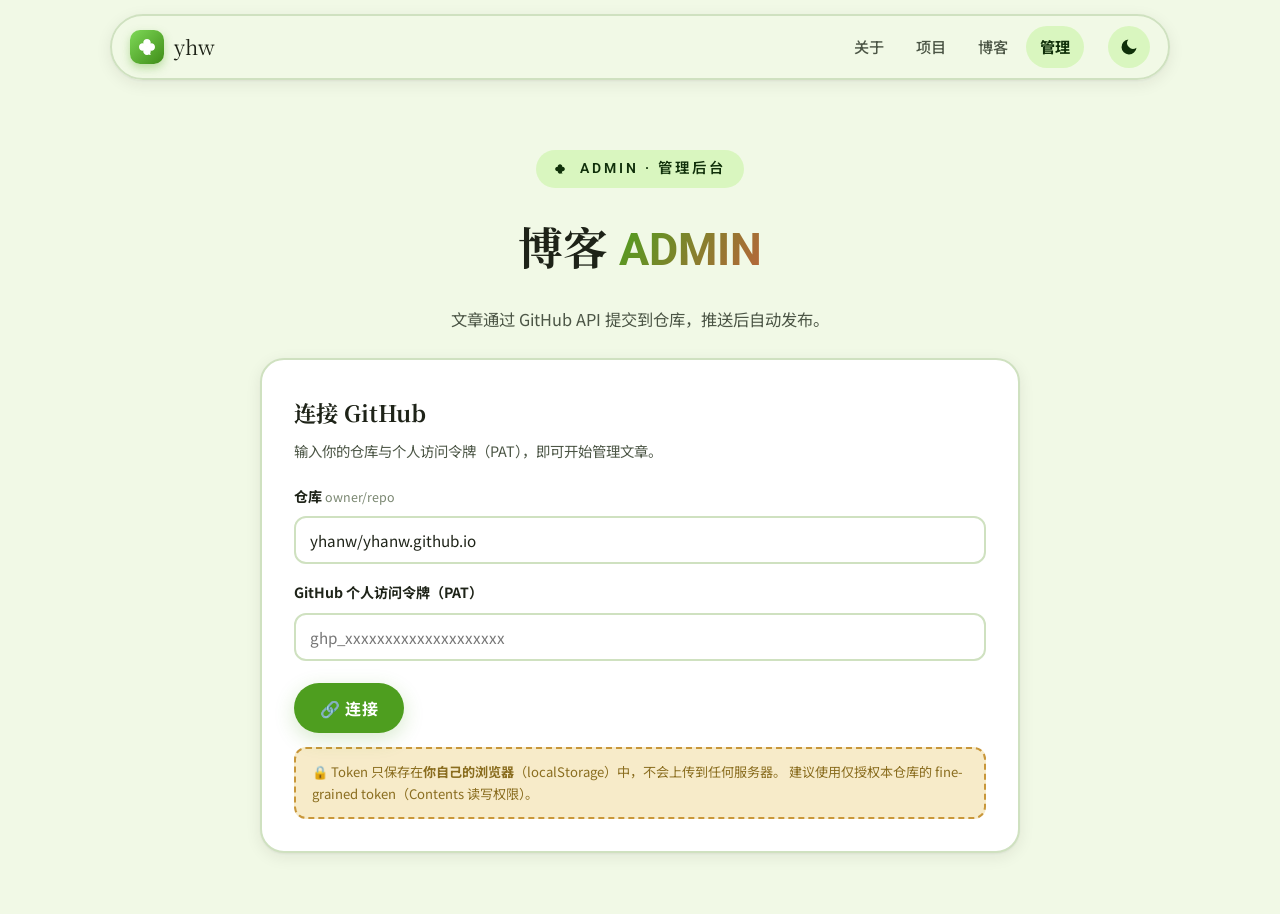
==== commit 6510ab5b: "关于我抬头改为官方背景+浅绿基底的艺术字标题；全站基底改为浅绿色" ====
--- a/admin/index.html
+++ b/admin/index.html
@@ -11,7 +11,7 @@
   <link rel="preconnect" href="https://fonts.gstatic.com" crossorigin>
   <link href="https://fonts.googleapis.com/css2?family=Noto+Sans+SC:wght@400;500;700&family=Noto+Serif+SC:wght@600;700;900&family=Roboto:wght@400;500;700&display=swap" rel="stylesheet">
   <script>try{var t=localStorage.getItem('theme');if(!t)t=matchMedia('(prefers-color-scheme: dark)').matches?'dark':'light';if(t==='dark')document.documentElement.classList.add('dark');}catch(e){}</script>
-  <meta name="theme-color" content="#FFF8FA">
+  <meta name="theme-color" content="#F1F9E6">
   <link rel="stylesheet" href="../css/style.css">
 </head>
 <body>
--- a/css/style.css
+++ b/css/style.css
@@ -6,10 +6,10 @@
 :root {
   color-scheme: light;
 
-  /* M3 色板（亮色） */
-  --cream: #FFF8FA;          /* surface */
+  /* M3 色板（亮色）· 浅绿基底 */
+  --cream: #F1F9E6;          /* surface：全站浅绿基底 */
   --card: #FFFFFF;           /* surface-container-lowest（卡片） */
-  --card-2: #F7EDF2;         /* surface-container（面板衬底） */
+  --card-2: #E9F5DA;         /* surface-container（面板衬底） */
   --pink: #4E9E1F;           /* primary：MORE MORE JUMP! 绿 */
   --on-primary: #FFFFFF;
   --pink-deep: #10300A;      /* on-primary-container */
@@ -26,17 +26,17 @@
   --sky: #5F8FC9;
   --sky-deep: #3A6294;
   --sky-soft: #DCECFB;
-  --ink: #201A1E;            /* on-surface */
-  --ink-soft: #51444D;       /* on-surface-variant */
-  --ink-faint: #83747D;      /* outline */
-  --line: #D5C3CC;           /* outline-variant */
+  --ink: #1E2318;            /* on-surface */
+  --ink-soft: #4C5646;       /* on-surface-variant */
+  --ink-faint: #7A8771;      /* outline */
+  --line: #CFE1C0;           /* outline-variant */
 
   /* 表面辅助 */
-  --nav-bg: rgba(255, 248, 250, 0.85);
+  --nav-bg: rgba(241, 249, 230, 0.85);
   --card-shine: rgba(255, 255, 255, 0.9);
-  --bar-bg: #F1E4EC;
+  --bar-bg: #E5F2D5;
   --dots: rgba(78, 158, 31, 0.09);
-  --stage-shadow: rgba(70, 57, 90, 0.16);
+  --stage-shadow: rgba(58, 70, 46, 0.16);
 
   /* 字体（Mizuki：思源宋体标题 + 思源黑体正文） */
   --font-display: 'Noto Serif SC', 'Source Han Serif SC', 'Songti SC', serif;
@@ -60,9 +60,9 @@
 html.dark {
   color-scheme: dark;
 
-  --cream: #171216;
-  --card: #221C20;
-  --card-2: #2A2226;
+  --cream: #141A11;
+  --card: #1C2318;
+  --card-2: #232C1D;
   --pink: #A8E07A;
   --on-primary: #143307;
   --pink-deep: #D9F6BF;
@@ -79,14 +79,14 @@
   --sky: #9CC7F0;
   --sky-deep: #DCECFB;
   --sky-soft: #33465E;
-  --ink: #F0E1E6;
-  --ink-soft: #D4C1C9;
-  --ink-faint: #9E8C95;
-  --line: #51434B;
-
-  --nav-bg: rgba(34, 28, 32, 0.85);
+  --ink: #EEF4E7;
+  --ink-soft: #CBD8C2;
+  --ink-faint: #94A288;
+  --line: #45523B;
+
+  --nav-bg: rgba(28, 35, 24, 0.85);
   --card-shine: rgba(255, 255, 255, 0.04);
-  --bar-bg: #3A3138;
+  --bar-bg: #2C3824;
   --dots: rgba(169, 199, 255, 0.07);
   --stage-shadow: rgba(0, 0, 0, 0.5);
 
@@ -2563,4 +2563,175 @@
 @media (max-width: 620px) {
   .repo-grid { grid-template-columns: 1fr; gap: 12px; }
   .repo-card { min-height: 0; padding: 14px 15px; }
+}
+/* ============================================================
+   音乐卡 — 「在网易云打开歌单」并入标题行，播放器铺满卡高
+   （与同排 Steam / szk 卡等高）
+   ============================================================ */
+.about-music { justify-content: flex-start; }
+.music-head {
+  display: flex;
+  align-items: baseline;
+  justify-content: space-between;
+  gap: 6px 14px;
+  flex-wrap: wrap;
+}
+.music-head .about-label { margin: 0; }
+.music-open {
+  margin: 0;
+  font-family: var(--font-latin);
+  font-size: 0.78rem;
+  font-weight: 600;
+  color: var(--pink-deep);
+  white-space: nowrap;
+}
+.music-open:hover { text-decoration: underline; text-underline-offset: 3px; }
+.about-music .music-player {
+  margin-top: 12px;
+  margin-inline: 0;
+  max-width: 74%;
+  flex: 1 1 auto;
+  min-height: 300px;
+  display: flex;
+}
+.about-music .music-player iframe {
+  width: 100%;
+  height: 100%;
+  max-width: 100%;
+  min-height: 0;
+  border-radius: var(--r-md);
+}
+@media (max-width: 900px) {
+  .about-music .music-player { max-width: 100%; flex: 0 0 auto; min-height: 420px; }
+}
+/* ============================================================
+   关于我 — 抬头横幅：BanG Dream! 官方背景打底（浅绿基底）
+   + 「天使的幸运草」艺术字
+   ============================================================ */
+.about-banner {
+  position: relative;
+  margin-top: 18px;
+  min-height: 226px;
+  padding: 30px 26px 26px;
+  border: 2px solid var(--line);
+  border-radius: var(--r-lg);
+  overflow: hidden;
+  isolation: isolate;
+  display: flex;
+  align-items: center;
+  justify-content: center;
+  box-shadow: var(--shadow-soft);
+  /* 官方背景图打底，用浅绿压成清新的绿调 */
+  background-color: #DDF1C3;
+  background-image:
+    radial-gradient(88% 130% at 10% 110%, rgba(184, 101, 58, .16) 0%, transparent 58%),
+    radial-gradient(92% 132% at 90% 108%, rgba(78, 158, 31, .20) 0%, transparent 60%),
+    linear-gradient(180deg, rgba(255, 255, 255, .40) 0%, rgba(240, 251, 226, .30) 46%, rgba(208, 238, 176, .48) 100%),
+    url("../assets/img/banner/about-bg.jpg");
+  background-size: auto, auto, auto, cover;
+  background-position: center, center, center, center 34%;
+  background-repeat: no-repeat;
+  background-blend-mode: normal, normal, normal, luminosity;
+}
+/* 文字后的柔光，保证艺术字清楚 */
+.about-banner::after {
+  content: "";
+  position: absolute;
+  left: 50%;
+  top: 50%;
+  z-index: 2;
+  width: 78%;
+  height: 170%;
+  transform: translate(-50%, -50%);
+  background: radial-gradient(closest-side, rgba(255, 255, 255, .97) 0%, rgba(255, 255, 255, .72) 46%, rgba(255, 255, 255, 0) 100%);
+  pointer-events: none;
+}
+
+/* 文字层 */
+.about-banner-inner {
+  position: relative;
+  z-index: 3;
+  display: flex;
+  flex-direction: column;
+  align-items: center;
+  gap: 5px;
+  text-align: center;
+}
+.ab-kicker {
+  display: inline-flex;
+  align-items: center;
+  gap: 9px;
+  font-family: var(--font-display);
+  font-size: .84rem;
+  font-weight: 700;
+  letter-spacing: 5px;
+  text-indent: 5px;
+  color: var(--pink-deep);
+  opacity: .92;
+}
+.ab-kicker .clover-ico { width: .92em; height: .92em; color: var(--lilac); }
+.ab-sub {
+  font-size: .78rem;
+  font-weight: 600;
+  letter-spacing: 2.2px;
+  color: var(--pink-deep);
+  opacity: .72;
+}
+/* 艺术字：白色厚描边 + 渐变填充 + 立体投影 */
+.about-art-text {
+  position: relative;
+  isolation: isolate;
+  margin: 1px 0 0;
+  font-family: var(--font-display);
+  font-weight: 900;
+  font-size: clamp(2rem, 5.4vw, 3.4rem);
+  line-height: 1.16;
+  letter-spacing: .07em;
+  text-indent: .07em;
+  white-space: nowrap;
+  filter: drop-shadow(0 3px 0 rgba(255, 255, 255, .95)) drop-shadow(0 7px 14px rgba(16, 48, 10, .20));
+}
+.about-art-text::before {
+  content: attr(data-text);
+  position: absolute;
+  left: 0;
+  top: 0;
+  z-index: -1;
+  color: transparent;
+  -webkit-text-stroke: 10px #FFFFFF;
+  paint-order: stroke fill;
+}
+.about-art-text span {
+  background: linear-gradient(180deg, #FFFFFF 0%, #F1FADF 32%, #A6DD6C 64%, #3F8C18 100%);
+  -webkit-background-clip: text;
+  background-clip: text;
+  -webkit-text-fill-color: transparent;
+  color: transparent;
+}
+
+/* 暗色模式 */
+html.dark .about-banner {
+  background-color: #1F2A17;
+  background-image:
+    radial-gradient(88% 130% at 10% 110%, rgba(240, 185, 148, .16) 0%, transparent 58%),
+    radial-gradient(92% 132% at 90% 108%, rgba(168, 224, 122, .18) 0%, transparent 60%),
+    linear-gradient(180deg, rgba(23, 18, 22, .66) 0%, rgba(18, 26, 12, .72) 100%),
+    url("../assets/img/banner/about-bg.jpg");
+}
+html.dark .about-banner::after {
+  background: radial-gradient(closest-side, rgba(23, 18, 22, .95) 0%, rgba(23, 18, 22, .72) 46%, rgba(23, 18, 22, 0) 100%);
+}
+html.dark .ab-kicker, html.dark .ab-sub { color: var(--pink); }
+html.dark .about-art-text::before { -webkit-text-stroke: 10px rgba(18, 26, 12, .92); }
+
+@media (max-width: 900px) {
+  .about-banner { min-height: 200px; padding: 24px 18px; }
+}
+@media (max-width: 620px) {
+  .about-banner { min-height: 166px; padding: 20px 14px; }
+  .about-banner::after { width: 94%; }
+  .about-art-text { font-size: 1.85rem; letter-spacing: .05em; }
+  .about-art-text::before { -webkit-text-stroke: 7px #FFFFFF; }
+  html.dark .about-art-text::before { -webkit-text-stroke: 7px rgba(18, 26, 12, .92); }
+  .ab-kicker { font-size: .76rem; letter-spacing: 3px; text-indent: 3px; }
 }
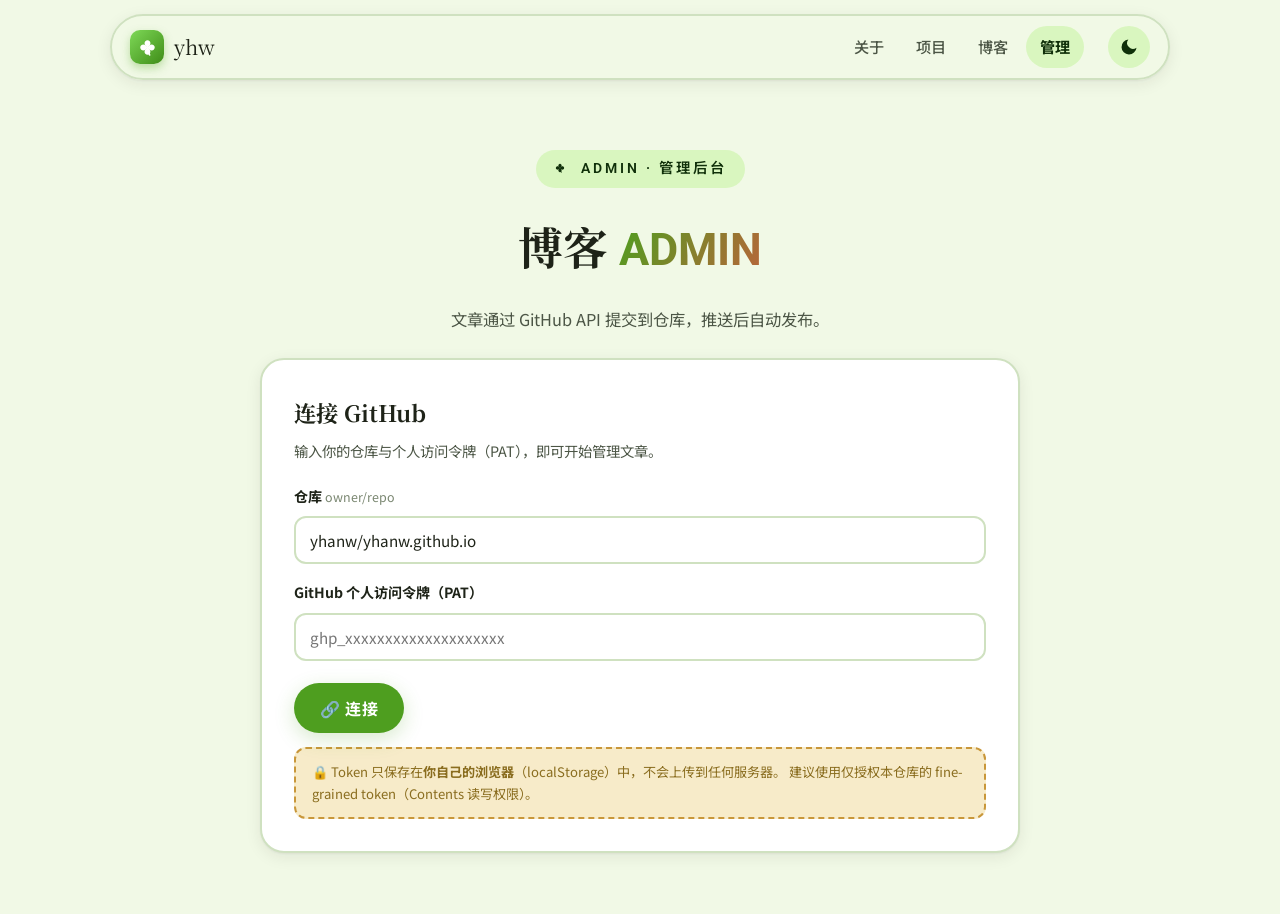
==== commit be07ad6a: "图标统一为四叶草 logo（含 favicon）；关于区卡片分色边框；开头标题颜色适中；简介文案更有趣" ====
--- a/admin/index.html
+++ b/admin/index.html
@@ -6,7 +6,7 @@
   <title>管理后台 · 天使的幸运草</title>
   <meta name="robots" content="noindex, nofollow">
   <link rel="apple-touch-icon" href="../assets/img/apple-touch-icon.png">
-  <link rel="icon" href="data:image/svg+xml,%3Csvg xmlns='http://www.w3.org/2000/svg' viewBox='0 0 64 64'%3E%3Crect width='64' height='64' rx='14' fill='%234E9E1F'/%3E%3Cg fill='%23fff'%3E%3Ccircle cx='32' cy='20' r='9'/%3E%3Ccircle cx='32' cy='44' r='9'/%3E%3Ccircle cx='20' cy='32' r='9'/%3E%3Ccircle cx='44' cy='32' r='9'/%3E%3C/g%3E%3C/svg%3E">
+  <link rel="icon" type="image/png" href="../assets/img/favicon.png">
   <link rel="preconnect" href="https://fonts.googleapis.com">
   <link rel="preconnect" href="https://fonts.gstatic.com" crossorigin>
   <link href="https://fonts.googleapis.com/css2?family=Noto+Sans+SC:wght@400;500;700&family=Noto+Serif+SC:wght@600;700;900&family=Roboto:wght@400;500;700&display=swap" rel="stylesheet">
--- a/css/style.css
+++ b/css/style.css
@@ -147,10 +147,11 @@
 .font-latin { font-family: var(--font-latin); }
 
 /* ============================================================
-   四叶草元素（花里みのり / MORE MORE JUMP!）
+   统一图标：官方 MORE MORE JUMP!（unite02）团队 logo
+   原四叶草图标全部改用该 logo 作为蒙版（--clover-url 变量名保留）
    ============================================================ */
 :root {
-  --clover-url: url("data:image/svg+xml,%3Csvg xmlns='http://www.w3.org/2000/svg' viewBox='0 0 24 24'%3E%3Cg fill='%23000'%3E%3Cpath d='M12 2.4c-2.6 0-4.5 1.9-4.5 4.4 0 2.4 2 3.9 4.5 5.6 2.5-1.7 4.5-3.2 4.5-5.6 0-2.5-1.9-4.4-4.5-4.4z'/%3E%3Cpath d='M12 2.4c-2.6 0-4.5 1.9-4.5 4.4 0 2.4 2 3.9 4.5 5.6 2.5-1.7 4.5-3.2 4.5-5.6 0-2.5-1.9-4.4-4.5-4.4z' transform='rotate(90 12 12)'/%3E%3Cpath d='M12 2.4c-2.6 0-4.5 1.9-4.5 4.4 0 2.4 2 3.9 4.5 5.6 2.5-1.7 4.5-3.2 4.5-5.6 0-2.5-1.9-4.4-4.5-4.4z' transform='rotate(180 12 12)'/%3E%3Cpath d='M12 2.4c-2.6 0-4.5 1.9-4.5 4.4 0 2.4 2 3.9 4.5 5.6 2.5-1.7 4.5-3.2 4.5-5.6 0-2.5-1.9-4.4-4.5-4.4z' transform='rotate(270 12 12)'/%3E%3Cpath d='M12.7 12.6c.3 3.1 1.2 5.8 2.8 8.2' fill='none' stroke='%23000' stroke-width='1.7' stroke-linecap='round'/%3E%3C/g%3E%3C/svg%3E");
+  --clover-url: url("data:image/svg+xml,%3Csvg%20xmlns%3D%27http%3A%2F%2Fwww.w3.org%2F2000%2Fsvg%27%20viewBox%3D%270%200%2024%2024%27%3E%3Cg%20fill%3D%27%23000%27%3E%3Cpath%20d%3D%27M12%2012C8.9%2010.2%207.7%206.9%209.5%204.9%2010.9%203.3%2013.1%203.3%2014.5%204.9%2016.3%206.9%2015.1%2010.2%2012%2012Z%27%2F%3E%3Cpath%20d%3D%27M12%2012C8.9%2010.2%207.7%206.9%209.5%204.9%2010.9%203.3%2013.1%203.3%2014.5%204.9%2016.3%206.9%2015.1%2010.2%2012%2012Z%27%20transform%3D%27rotate%2890%2012%2012%29%27%2F%3E%3Cpath%20d%3D%27M12%2012C8.9%2010.2%207.7%206.9%209.5%204.9%2010.9%203.3%2013.1%203.3%2014.5%204.9%2016.3%206.9%2015.1%2010.2%2012%2012Z%27%20transform%3D%27rotate%28180%2012%2012%29%27%2F%3E%3Cpath%20d%3D%27M12%2012C8.9%2010.2%207.7%206.9%209.5%204.9%2010.9%203.3%2013.1%203.3%2014.5%204.9%2016.3%206.9%2015.1%2010.2%2012%2012Z%27%20transform%3D%27rotate%28270%2012%2012%29%27%2F%3E%3Cpath%20d%3D%27M12%2012.3c.15%203.15.95%205.85%202.4%208.2%27%20fill%3D%27none%27%20stroke%3D%27%23000%27%20stroke-width%3D%271.9%27%20stroke-linecap%3D%27round%27%2F%3E%3C%2Fg%3E%3C%2Fsvg%3E");
 }
 .clover-ico {
   display: inline-block;
@@ -173,9 +174,9 @@
 .eyebrow::before {
   content: "";
   display: inline-block;
-  width: 0.85em;
-  height: 0.85em;
-  margin-right: 0.4em;
+  width: 0.9em;
+  height: 0.9em;
+  margin-right: 0.42em;
   background-color: currentColor;
   -webkit-mask-image: var(--clover-url);
   mask-image: var(--clover-url);
@@ -190,9 +191,9 @@
 .section-title::before {
   content: "";
   display: inline-block;
-  width: 0.62em;
-  height: 0.62em;
-  margin-right: 0.32em;
+  width: 0.68em;
+  height: 0.68em;
+  margin-right: 0.34em;
   background-color: var(--pink);
   -webkit-mask-image: var(--clover-url);
   mask-image: var(--clover-url);
@@ -224,9 +225,9 @@
 .footer-brand::before {
   content: "";
   display: inline-block;
-  width: 1em;
-  height: 1em;
-  margin-right: 0.35em;
+  width: 1.05em;
+  height: 1.05em;
+  margin-right: 0.38em;
   background-color: var(--pink);
   -webkit-mask-image: var(--clover-url);
   mask-image: var(--clover-url);
@@ -301,7 +302,7 @@
   flex-shrink: 0;
   box-shadow: 0 4px 10px rgba(78, 158, 31, 0.35);
 }
-.brand-mark .clover-ico { width: 20px; height: 20px; }
+.brand-mark .clover-ico { width: 21px; height: 21px; }
 
 .nav-links {
   display: flex;
@@ -1072,8 +1073,6 @@
   border-radius: 50%;
   border: 2px dashed rgba(255, 255, 255, 0.95);
 }
-.oa-minori { background: linear-gradient(135deg, #FFE3D1, #FFCCAA); border-color: #FFCCAA; }
-.oa-shizuku { background: linear-gradient(135deg, #D8F7F0, #99EEDD); border-color: #99EEDD; }
 .oa-tae { background: linear-gradient(135deg, #D3E9FF, #2E9BFF); border-color: #2E9BFF; }
 .oa-sayo { background: linear-gradient(135deg, #E4D9F9, #8C5BE1); border-color: #8C5BE1; }
 .oa-kokoro { background: linear-gradient(135deg, #FFE7CC, #FF8F2C); border-color: #FF8F2C; }
@@ -2146,9 +2145,9 @@
 .about-sign {
   margin-top: 4px;
   padding-left: 14px;
-  border-left: 3px solid var(--pink);
+  border-left: 3px solid #9AD3FF;   /* 与简介卡一致的蓝 */
   font-family: var(--font-display);
-  color: var(--pink-deep);
+  color: var(--sky-deep);
   font-size: 0.98rem;
 }
 .about-body.about-card > p { margin-bottom: 12px; }
@@ -2604,134 +2603,116 @@
 @media (max-width: 900px) {
   .about-music .music-player { max-width: 100%; flex: 0 0 auto; min-height: 420px; }
 }
+
+/* 关于我：去掉抬头后，首屏留白收一点 */
+#about.section-block { padding-top: 52px; }
 /* ============================================================
-   关于我 — 抬头横幅：BanG Dream! 官方背景打底（浅绿基底）
-   + 「天使的幸运草」艺术字
+   开头 — 「天使的幸运草」艺术字 + MMJ 四人团照透明蒙版
+   文字只占左侧 ~36%，团照四人位于右侧（不遮挡）
    ============================================================ */
-.about-banner {
-  position: relative;
-  margin-top: 18px;
-  min-height: 226px;
-  padding: 30px 26px 26px;
+.site-open {
+  position: relative;
+  margin-bottom: 14px;
+  min-height: 196px;
+  padding: 26px 30px 26px 44px;
   border: 2px solid var(--line);
   border-radius: var(--r-lg);
   overflow: hidden;
   isolation: isolate;
   display: flex;
   align-items: center;
-  justify-content: center;
+  justify-content: flex-start;
   box-shadow: var(--shadow-soft);
-  /* 官方背景图打底，用浅绿压成清新的绿调 */
   background-color: #DDF1C3;
-  background-image:
-    radial-gradient(88% 130% at 10% 110%, rgba(184, 101, 58, .16) 0%, transparent 58%),
-    radial-gradient(92% 132% at 90% 108%, rgba(78, 158, 31, .20) 0%, transparent 60%),
-    linear-gradient(180deg, rgba(255, 255, 255, .40) 0%, rgba(240, 251, 226, .30) 46%, rgba(208, 238, 176, .48) 100%),
-    url("../assets/img/banner/about-bg.jpg");
-  background-size: auto, auto, auto, cover;
-  background-position: center, center, center, center 34%;
+  background-image: linear-gradient(180deg, rgba(255, 255, 255, .46), rgba(255, 255, 255, .20)), url("../assets/img/mmj-q/bg.jpg");
+  background-size: auto, cover;
+  background-position: center, center;
   background-repeat: no-repeat;
-  background-blend-mode: normal, normal, normal, luminosity;
-}
-/* 文字后的柔光，保证艺术字清楚 */
-.about-banner::after {
+}
+/* 团照蒙版：左浅右实，四人完整保留在右侧（原色，不做绿色化） */
+.site-open::after {
   content: "";
   position: absolute;
-  left: 50%;
-  top: 50%;
+  inset: 0;
+  z-index: 0;
+  background: url("../assets/img/mmj-q/group.jpg") center 34% / cover no-repeat;
+  opacity: .34;
+  -webkit-mask-image: linear-gradient(to right, rgba(0, 0, 0, .22) 0%, rgba(0, 0, 0, .55) 14%, #000 30%, #000 94%, rgba(0, 0, 0, .85) 100%), linear-gradient(to bottom, rgba(0, 0, 0, .78) 0%, #000 12%, #000 88%, rgba(0, 0, 0, .78) 100%);
+  -webkit-mask-composite: source-in;
+  mask-image: linear-gradient(to right, rgba(0, 0, 0, .22) 0%, rgba(0, 0, 0, .55) 14%, #000 30%, #000 94%, rgba(0, 0, 0, .85) 100%), linear-gradient(to bottom, rgba(0, 0, 0, .78) 0%, #000 12%, #000 88%, rgba(0, 0, 0, .78) 100%);
+  mask-composite: intersect;
+  pointer-events: none;
+}
+/* 艺术字：绿色渐变填充 + 白色描边 + 立体投影 */
+.site-open-title {
+  position: relative;
   z-index: 2;
-  width: 78%;
-  height: 170%;
-  transform: translate(-50%, -50%);
-  background: radial-gradient(closest-side, rgba(255, 255, 255, .97) 0%, rgba(255, 255, 255, .72) 46%, rgba(255, 255, 255, 0) 100%);
-  pointer-events: none;
-}
-
-/* 文字层 */
-.about-banner-inner {
-  position: relative;
-  z-index: 3;
-  display: flex;
-  flex-direction: column;
-  align-items: center;
-  gap: 5px;
-  text-align: center;
-}
-.ab-kicker {
-  display: inline-flex;
-  align-items: center;
-  gap: 9px;
-  font-family: var(--font-display);
-  font-size: .84rem;
-  font-weight: 700;
-  letter-spacing: 5px;
-  text-indent: 5px;
-  color: var(--pink-deep);
-  opacity: .92;
-}
-.ab-kicker .clover-ico { width: .92em; height: .92em; color: var(--lilac); }
-.ab-sub {
-  font-size: .78rem;
-  font-weight: 600;
-  letter-spacing: 2.2px;
-  color: var(--pink-deep);
-  opacity: .72;
-}
-/* 艺术字：白色厚描边 + 渐变填充 + 立体投影 */
-.about-art-text {
-  position: relative;
   isolation: isolate;
-  margin: 1px 0 0;
+  margin: 0;
+  max-width: 36%;
   font-family: var(--font-display);
   font-weight: 900;
-  font-size: clamp(2rem, 5.4vw, 3.4rem);
-  line-height: 1.16;
-  letter-spacing: .07em;
-  text-indent: .07em;
-  white-space: nowrap;
-  filter: drop-shadow(0 3px 0 rgba(255, 255, 255, .95)) drop-shadow(0 7px 14px rgba(16, 48, 10, .20));
-}
-.about-art-text::before {
-  content: attr(data-text);
-  position: absolute;
-  left: 0;
-  top: 0;
-  z-index: -1;
-  color: transparent;
-  -webkit-text-stroke: 10px #FFFFFF;
-  paint-order: stroke fill;
-}
-.about-art-text span {
-  background: linear-gradient(180deg, #FFFFFF 0%, #F1FADF 32%, #A6DD6C 64%, #3F8C18 100%);
-  -webkit-background-clip: text;
-  background-clip: text;
-  -webkit-text-fill-color: transparent;
-  color: transparent;
-}
-
-/* 暗色模式 */
-html.dark .about-banner {
-  background-color: #1F2A17;
-  background-image:
-    radial-gradient(88% 130% at 10% 110%, rgba(240, 185, 148, .16) 0%, transparent 58%),
-    radial-gradient(92% 132% at 90% 108%, rgba(168, 224, 122, .18) 0%, transparent 60%),
-    linear-gradient(180deg, rgba(23, 18, 22, .66) 0%, rgba(18, 26, 12, .72) 100%),
-    url("../assets/img/banner/about-bg.jpg");
-}
-html.dark .about-banner::after {
-  background: radial-gradient(closest-side, rgba(23, 18, 22, .95) 0%, rgba(23, 18, 22, .72) 46%, rgba(23, 18, 22, 0) 100%);
-}
-html.dark .ab-kicker, html.dark .ab-sub { color: var(--pink); }
-html.dark .about-art-text::before { -webkit-text-stroke: 10px rgba(18, 26, 12, .92); }
+  font-size: clamp(1.7rem, 3.5vw, 2.5rem);
+  line-height: 1.3;
+  letter-spacing: .08em;
+  text-indent: .08em;
+  text-align: left;
+  color: #3F8C18;                       /* 适中的主题绿：不惨白也不发黑 */
+  text-shadow:
+    -2px -2px 0 #fff, 2px -2px 0 #fff, -2px 2px 0 #fff, 2px 2px 0 #fff,
+    -2px 0 0 #fff, 2px 0 0 #fff, 0 -2px 0 #fff, 0 2px 0 #fff,
+    0 4px 10px rgba(16, 48, 10, .26);
+}
+.site-open-title::before { content: none; }
+html.dark .site-open {
+  background-image: linear-gradient(180deg, rgba(20, 26, 17, .58), rgba(20, 26, 17, .70)), url("../assets/img/mmj-q/bg.jpg");
+}
+html.dark .site-open::after { opacity: .26; }
+html.dark .site-open-title { color: #EAF8D8; text-shadow: -2px -2px 0 #14210C, 2px -2px 0 #14210C, -2px 2px 0 #14210C, 2px 2px 0 #14210C, -2.5px 0 0 #14210C, 2.5px 0 0 #14210C, 0 -2.5px 0 #14210C, 0 2.5px 0 #14210C, 0 5px 12px rgba(0, 0, 0, .5); }
 
 @media (max-width: 900px) {
-  .about-banner { min-height: 200px; padding: 24px 18px; }
+  .site-open { padding: 22px 22px 22px 28px; min-height: 176px; }
+  .site-open-title { max-width: 46%; }
 }
 @media (max-width: 620px) {
-  .about-banner { min-height: 166px; padding: 20px 14px; }
-  .about-banner::after { width: 94%; }
-  .about-art-text { font-size: 1.85rem; letter-spacing: .05em; }
-  .about-art-text::before { -webkit-text-stroke: 7px #FFFFFF; }
-  html.dark .about-art-text::before { -webkit-text-stroke: 7px rgba(18, 26, 12, .92); }
-  .ab-kicker { font-size: .76rem; letter-spacing: 3px; text-indent: 3px; }
-}+  .site-open { min-height: 148px; padding: 20px 16px; }
+  .site-open::after { background-position: 72% 34%; opacity: .3; }
+  .site-open-title { max-width: 62%; font-size: 1.45rem; }
+
+
+}
+/* ============================================================
+   关于区 — 每张卡片各自配色：顶部色条 + 顶部淡色渐变 + 悬停浮起
+   （替代原本统一的灰色边框）
+   ============================================================ */
+.about-bento > .about-card {
+  border-top-width: 4px;
+  transition: transform .25s ease, box-shadow .25s ease, border-color .25s ease;
+}
+.about-bento > .about-card:hover { transform: translateY(-3px); }
+.about-bento > .mmj-minori.about-card {
+  border-top-color: #FFCCAA;              /* みのり 杏色 */
+  background-image: linear-gradient(180deg, rgba(255, 204, 170, .24), rgba(255, 204, 170, 0) 40%);
+}
+.about-bento > .mmj-minori.about-card:hover { box-shadow: 0 12px 28px rgba(184, 101, 58, .24); }
+.about-bento > .mmj-haruka.about-card {
+  border-top-color: #9AD3FF;              /* 遥 水色 */
+  background-image: linear-gradient(180deg, rgba(154, 211, 255, .24), rgba(154, 211, 255, 0) 40%);
+}
+.about-bento > .mmj-haruka.about-card:hover { box-shadow: 0 12px 28px rgba(95, 143, 201, .24); }
+.about-bento > .steam-card.about-card {
+  border-top-color: #FFA6BE;              /* 愛莉 粉 */
+  background-image: linear-gradient(180deg, rgba(255, 166, 190, .24), rgba(255, 166, 190, 0) 40%);
+}
+.about-bento > .steam-card.about-card:hover { box-shadow: 0 12px 28px rgba(214, 92, 132, .22); }
+.about-bento > .mmj-shizuku.about-card {
+  border-top-color: #99EEDD;              /* 雫 青绿 */
+  background-image: linear-gradient(180deg, rgba(153, 238, 221, .26), rgba(153, 238, 221, 0) 40%);
+}
+.about-bento > .mmj-shizuku.about-card:hover { box-shadow: 0 12px 28px rgba(47, 158, 143, .24); }
+.about-bento > .about-oshi.about-card {
+  border-top-color: var(--pink);          /* 推し：主题绿 */
+  background-image: linear-gradient(180deg, rgba(78, 158, 31, .16), rgba(78, 158, 31, 0) 36%);
+}
+.about-bento > .about-oshi.about-card:hover { box-shadow: 0 12px 28px rgba(78, 158, 31, .22); }
+html.dark .about-bento > .about-card { background-image: linear-gradient(180deg, rgba(255, 255, 255, .05), rgba(255, 255, 255, 0) 40%); }
